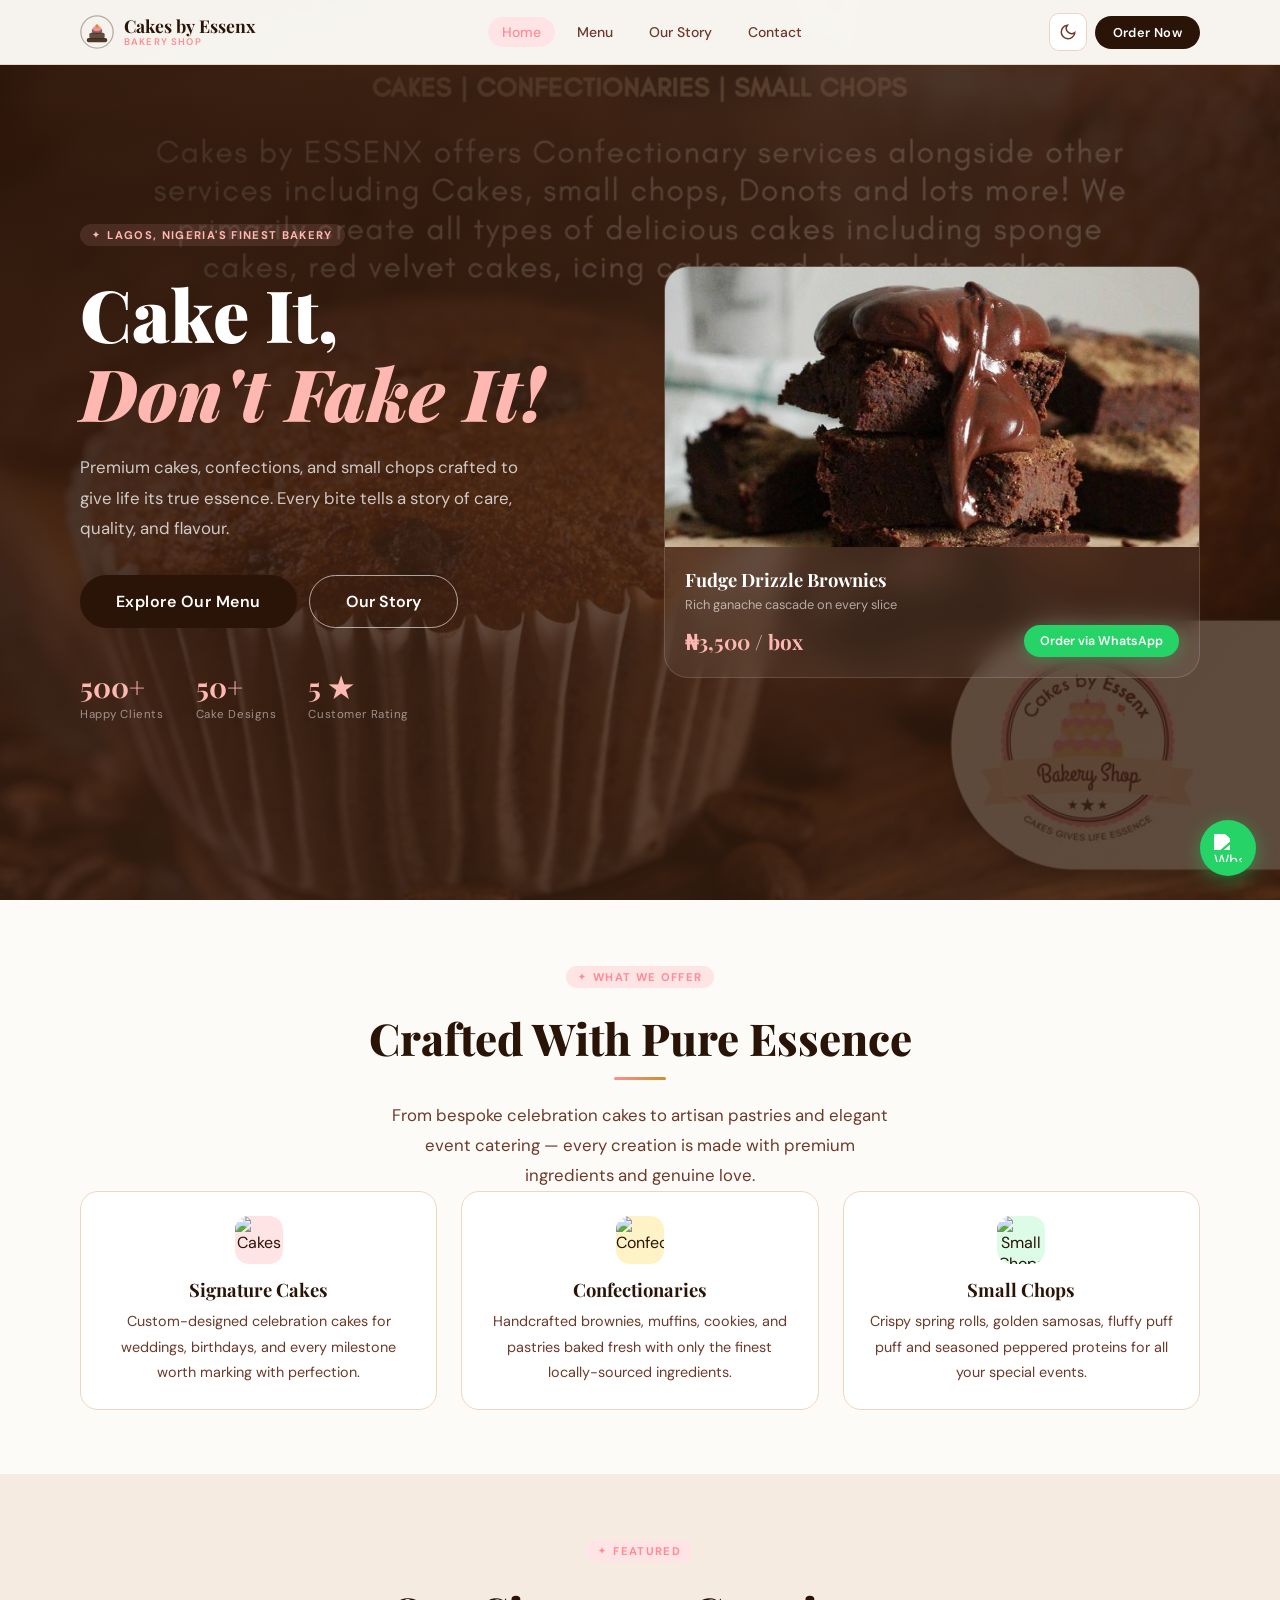
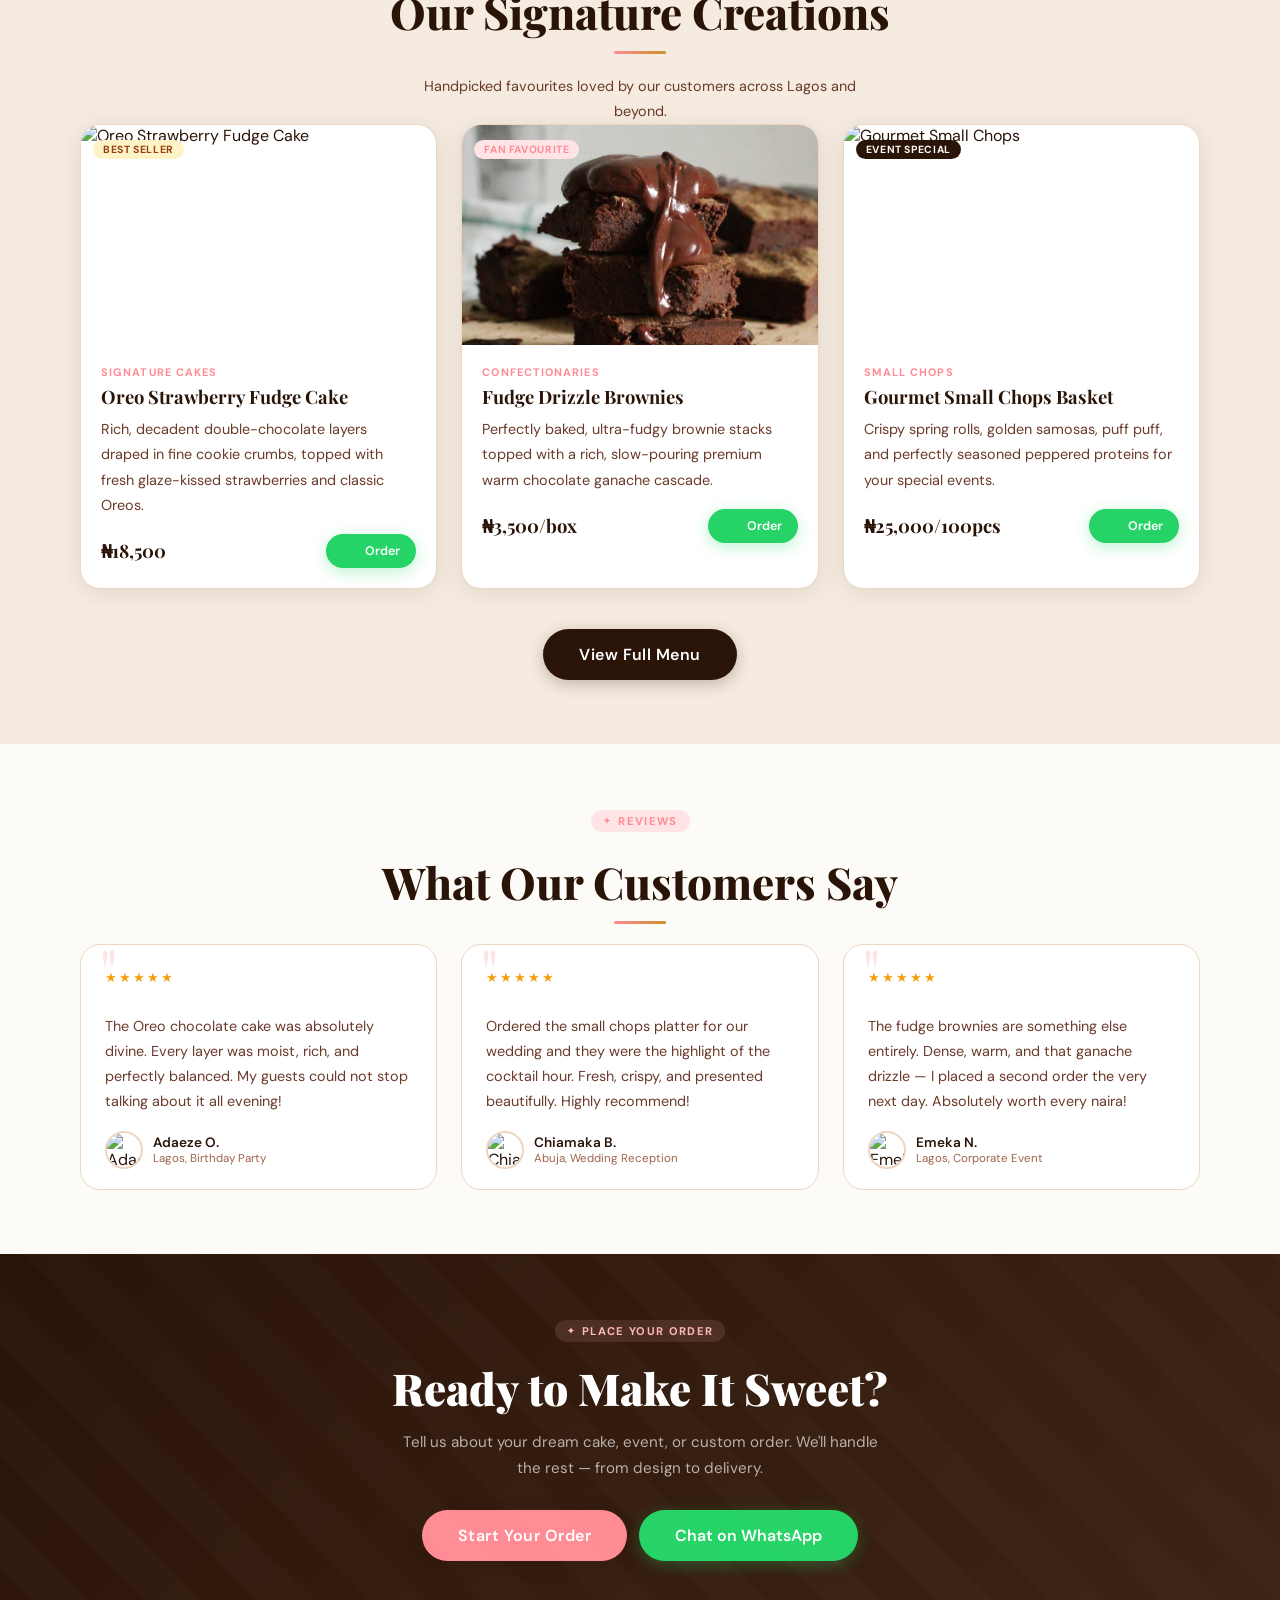
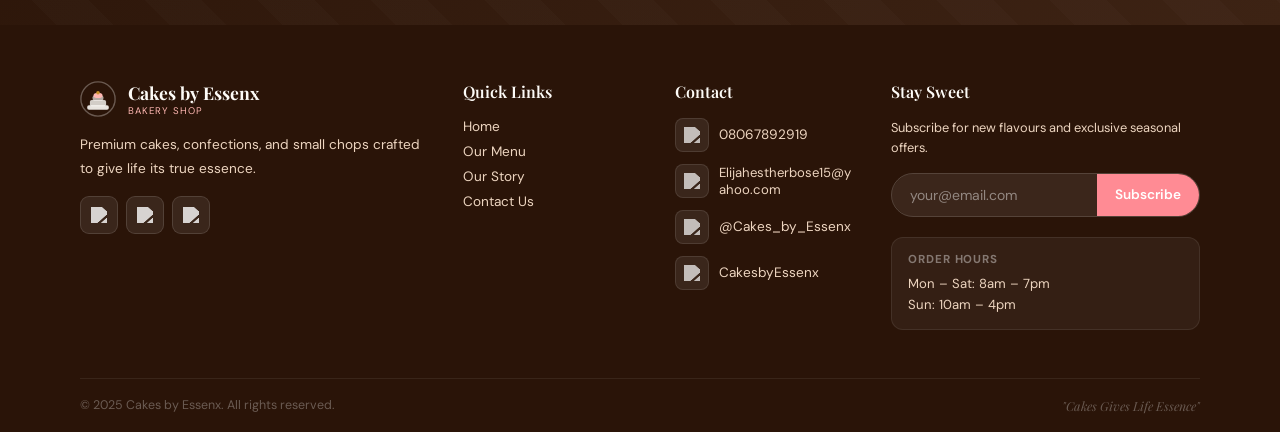
==== index.html @ 854d0b5d "Updated files" ====
<!DOCTYPE html>
<html lang="en" data-theme="">
<head>
<meta charset="UTF-8"/>
<meta name="viewport" content="width=device-width, initial-scale=1.0"/>
<meta name="description" content="Cakes by Essenx – Premium cakes, confections, and small chops in Lagos, Nigeria."/>
<title>Home – Cakes by Essenx</title>
<link rel="preconnect" href="https://fonts.googleapis.com"/>
<link rel="preconnect" href="https://fonts.gstatic.com" crossorigin/>
<link href="https://fonts.googleapis.com/css2?family=Playfair+Display:ital,wght@0,400;0,600;0,700;0,900;1,400&family=DM+Sans:wght@300;400;500;600&display=swap" rel="stylesheet"/>
<style>
*,*::before,*::after{box-sizing:border-box;margin:0;padding:0}
:root{
  --choc:#2A1408;--choc2:#3D2314;--choc3:#6B3A2A;--choc4:#A0644A;
  --cream:#FDFBF7;--cream2:#F5EBE0;--cream3:#EDD5C0;
  --pink:#FF8B94;--pinkl:#FFB7B2;--pinkp:#FFE4E6;
  --gold:#C9922A;
  --bg:var(--cream);--surface:#fff;--border:var(--cream3);
  --text:var(--choc);--text2:var(--choc3);--text3:var(--choc4);
  --nav-bg:rgba(253,251,247,0.97);--footer-bg:var(--choc);
  --card-shadow:0 4px 24px rgba(42,20,8,0.09);
  --serif:'Playfair Display',serif;--sans:'DM Sans',sans-serif;
}
[data-theme="light"]{
  --bg:#fff;--surface:#FDFBF7;--border:#e8d5c4;
  --text:#1A0A04;--text2:#5C3D2E;--text3:#8B6040;
  --nav-bg:rgba(255,255,255,0.98);--card-shadow:0 2px 20px rgba(42,20,8,0.07);
}
html{scroll-behavior:smooth;font-size:16px}
body{font-family:var(--sans);background:var(--bg);color:var(--text);overflow-x:hidden;transition:background .3s,color .3s;-webkit-font-smoothing:antialiased}
img{max-width:100%;height:auto;display:block}
a{text-decoration:none;color:inherit}
button{font-family:var(--sans);cursor:pointer}
::selection{background:var(--pinkl);color:var(--choc)}
::-webkit-scrollbar{width:5px}
::-webkit-scrollbar-track{background:var(--cream2)}
::-webkit-scrollbar-thumb{background:var(--choc3);border-radius:3px}

/* Layout */
.container{max-width:1160px;margin:0 auto;padding:0 20px}
.section{padding:64px 0}
@media(max-width:768px){.section{padding:48px 0}}

/* NAV */
.nav{position:fixed;top:0;left:0;right:0;z-index:999;background:var(--nav-bg);backdrop-filter:blur(14px);-webkit-backdrop-filter:blur(14px);border-bottom:1px solid var(--border);transition:all .3s}
.nav-inner{display:flex;align-items:center;justify-content:space-between;height:64px;gap:16px}
.nav-logo{display:flex;align-items:center;gap:10px}
.nav-logo-text{font-family:var(--serif);font-weight:700;font-size:1.1rem;color:var(--text);line-height:1.1}
.nav-logo-sub{font-size:.6rem;letter-spacing:.12em;text-transform:uppercase;color:var(--pink);font-family:var(--sans);font-weight:600}
.nav-links{display:flex;align-items:center;gap:8px}
@media(max-width:768px){.nav-links{display:none}}
.nav-link{font-size:.875rem;font-weight:500;color:var(--text2);padding:6px 14px;border-radius:100px;transition:all .2s;white-space:nowrap}
.nav-link:hover,.nav-link.active{color:var(--pink);background:var(--pinkp)}
.nav-actions{display:flex;align-items:center;gap:8px}
.theme-btn{width:38px;height:38px;border-radius:10px;border:1.5px solid var(--border);background:var(--surface);color:var(--text2);font-size:1rem;display:flex;align-items:center;justify-content:center;transition:all .2s}
.theme-btn:hover{border-color:var(--pink);color:var(--pink)}
.btn-nav-order{background:var(--choc);color:#fff;font-size:.8rem;font-weight:600;padding:8px 18px;border-radius:100px;border:none;letter-spacing:.03em;transition:all .2s;white-space:nowrap}
.btn-nav-order:hover{background:var(--pink);transform:translateY(-1px);box-shadow:0 4px 16px rgba(255,139,148,.4)}
.hamburger{display:none;flex-direction:column;gap:5px;width:38px;height:38px;border:1.5px solid var(--border);border-radius:10px;background:var(--surface);align-items:center;justify-content:center}
@media(max-width:768px){.hamburger{display:flex}}
.hamburger span{width:18px;height:2px;background:var(--text);border-radius:2px;transition:all .3s}
.mobile-menu{display:none;position:fixed;inset:0;z-index:998;background:var(--choc);flex-direction:column;align-items:center;justify-content:center;gap:12px}
.mobile-menu.open{display:flex}
.mobile-link{font-family:var(--serif);font-size:1.75rem;color:#fff;font-weight:600;padding:8px 24px;border-radius:12px;transition:background .2s;text-align:center}
.mobile-link:hover{background:rgba(255,255,255,.1);color:var(--pinkl)}
.mobile-close{position:absolute;top:20px;right:20px;background:rgba(255,255,255,.1);border:1px solid rgba(255,255,255,.2);color:#fff;width:40px;height:40px;border-radius:10px;font-size:1.25rem;display:flex;align-items:center;justify-content:center}

/* BUTTONS */
.btn{display:inline-flex;align-items:center;justify-content:center;gap:8px;font-family:var(--sans);font-weight:600;border:none;cursor:pointer;transition:all .22s;text-decoration:none;white-space:nowrap}
.btn-primary{background:var(--choc);color:#fff;padding:13px 28px;border-radius:100px;font-size:.9rem;letter-spacing:.03em;box-shadow:0 4px 16px rgba(42,20,8,.25)}
.btn-primary:hover{background:var(--pink);box-shadow:0 6px 24px rgba(255,139,148,.4);transform:translateY(-2px)}
.btn-outline{background:transparent;color:var(--choc);padding:12px 28px;border-radius:100px;font-size:.9rem;border:1.5px solid var(--choc)}
.btn-outline:hover{background:var(--choc);color:#fff;transform:translateY(-2px)}
.btn-pink{background:var(--pink);color:#fff;padding:10px 22px;border-radius:100px;font-size:.8rem;font-weight:600;box-shadow:0 3px 12px rgba(255,139,148,.35)}
.btn-pink:hover{background:#ff6b75;transform:translateY(-2px)}
.btn-whatsapp{background:#25D366;color:#fff;padding:13px 28px;border-radius:100px;font-size:.9rem;font-weight:600;box-shadow:0 4px 16px rgba(37,211,102,.3)}
.btn-whatsapp:hover{background:#1ebe5a;transform:translateY(-2px);box-shadow:0 6px 24px rgba(37,211,102,.45)}
.btn-lg{padding:15px 36px;font-size:1rem}
@media(max-width:480px){.btn-lg{padding:13px 24px;font-size:.9rem}}

/* TYPOGRAPHY */
.tag{display:inline-flex;align-items:center;gap:6px;font-size:.7rem;font-weight:700;letter-spacing:.12em;text-transform:uppercase;color:var(--pink);background:var(--pinkp);padding:4px 12px;border-radius:100px;margin-bottom:12px}
.tag::before{content:'✦';font-size:.55rem}
h1.display{font-family:var(--serif);font-weight:900;font-size:clamp(2.4rem,6vw,4.25rem);line-height:1.1;color:var(--text)}
h2.section-title{font-family:var(--serif);font-weight:800;font-size:clamp(1.75rem,4vw,2.75rem);line-height:1.2;color:var(--text)}
h3.card-title{font-family:var(--serif);font-weight:700;font-size:1.15rem;color:var(--text);line-height:1.3}
.divider{width:52px;height:3px;background:linear-gradient(90deg,var(--pink),var(--gold));border-radius:2px;margin:12px 0 20px}
.divider-center{margin:12px auto 20px}
.lead{font-size:1.05rem;color:var(--text2);line-height:1.8}
.body-text{font-size:.9rem;color:var(--text2);line-height:1.75}

/* CARD */
.card{background:var(--surface);border:1px solid var(--border);border-radius:20px;overflow:hidden;transition:all .3s;box-shadow:var(--card-shadow)}
.card:hover{transform:translateY(-6px);box-shadow:0 16px 48px rgba(42,20,8,.14)}
.card-img{width:100%;height:220px;object-fit:cover;display:block;transition:transform .5s}
.card:hover .card-img{transform:scale(1.05)}
@media(max-width:480px){.card-img{height:200px}}
.card-body{padding:20px}
.card-cat{font-size:.68rem;font-weight:700;letter-spacing:.1em;text-transform:uppercase;color:var(--pink);margin-bottom:6px}
.card-price{font-family:var(--serif);font-weight:700;font-size:1.15rem;color:var(--choc)}
.card-footer{display:flex;align-items:center;justify-content:space-between;margin-top:14px;gap:8px}

/* BADGE */
.badge{display:inline-block;font-size:.65rem;font-weight:700;letter-spacing:.06em;text-transform:uppercase;padding:3px 10px;border-radius:100px}
.badge-gold{background:#FEF3C7;color:#92400E}
.badge-pink{background:var(--pinkp);color:var(--pink)}
.badge-dark{background:var(--choc);color:var(--cream)}

/* GRID */
.grid-3{display:grid;grid-template-columns:repeat(3,1fr);gap:24px}
.grid-2{display:grid;grid-template-columns:repeat(2,1fr);gap:24px}
@media(max-width:1024px){.grid-3{grid-template-columns:repeat(2,1fr)}}
@media(max-width:640px){.grid-3,.grid-2{grid-template-columns:1fr;gap:16px}}

/* FORMS */
.form-group{margin-bottom:20px}
.form-label{display:block;font-size:.78rem;font-weight:600;letter-spacing:.04em;text-transform:uppercase;color:var(--text2);margin-bottom:6px}
.form-input{width:100%;padding:12px 16px;background:var(--bg);border:1.5px solid var(--border);border-radius:12px;font-family:var(--sans);font-size:.9rem;color:var(--text);outline:none;transition:all .22s}
.form-input:focus{border-color:var(--pink);background:var(--surface);box-shadow:0 0 0 4px rgba(255,139,148,.1)}
.form-input::placeholder{color:var(--text3)}
.form-row{display:grid;grid-template-columns:1fr 1fr;gap:16px}
@media(max-width:560px){.form-row{grid-template-columns:1fr}}
select.form-input{-webkit-appearance:none;appearance:none;cursor:pointer}

/* FOOTER */
.footer{background:var(--choc);color:var(--cream2);padding:56px 0 0}
.footer-grid{display:grid;grid-template-columns:2fr 1fr 1fr 1.5fr;gap:40px;padding-bottom:48px}
@media(max-width:900px){.footer-grid{grid-template-columns:1fr 1fr;gap:32px}}
@media(max-width:560px){.footer-grid{grid-template-columns:1fr;gap:28px}}
.footer-heading{font-family:var(--serif);font-weight:600;font-size:1rem;color:var(--cream);margin-bottom:16px}
.footer-link{color:var(--cream3);font-size:.85rem;transition:color .2s;display:block;margin-bottom:8px;background:none;border:none;text-align:left;cursor:pointer;padding:0;font-family:var(--sans)}
.footer-link:hover{color:var(--pinkl)}
.footer-bottom{border-top:1px solid rgba(255,255,255,.07);padding:18px 0;display:flex;flex-wrap:wrap;gap:12px;justify-content:space-between;align-items:center}
.footer-contact-item{display:flex;align-items:center;gap:10px;margin-bottom:12px}
.footer-icon{width:34px;height:34px;border-radius:8px;background:rgba(255,255,255,.08);border:1px solid rgba(255,255,255,.1);display:flex;align-items:center;justify-content:center;flex-shrink:0}
.footer-icon img{width:16px;height:16px;object-fit:contain;filter:brightness(0) invert(1) opacity(.7)}
.social-row{display:flex;gap:8px;margin-top:16px}
.social-btn{width:38px;height:38px;border-radius:9px;background:rgba(255,255,255,.08);border:1px solid rgba(255,255,255,.12);display:flex;align-items:center;justify-content:center;transition:all .2s;flex-shrink:0}
.social-btn:hover{background:var(--pink);border-color:var(--pink)}
.social-btn img{width:17px;height:17px;object-fit:contain;filter:brightness(0) invert(1) opacity(.8)}
.social-btn:hover img{opacity:1}

/* HERO */
.hero{min-height:100svh;position:relative;display:flex;align-items:center;padding-top:64px;overflow:hidden}
.hero-overlay{position:absolute;inset:0;background:linear-gradient(130deg,rgba(42,20,8,.91) 0%,rgba(61,35,20,.82) 50%,rgba(42,20,8,.75) 100%)}
.hero-bg{position:absolute;inset:0;width:100%;height:100%;object-fit:cover}
.hero-content{position:relative;z-index:2;width:100%;padding:60px 0 80px}
.hero-inner{display:grid;grid-template-columns:1fr 1fr;gap:48px;align-items:center}
@media(max-width:768px){.hero-inner{grid-template-columns:1fr}.hero-visual{display:none}}
.hero-title{font-family:var(--serif);font-weight:900;font-size:clamp(2.5rem,6vw,4.5rem);color:#fff;line-height:1.1;margin-bottom:20px}
.hero-title span{color:var(--pinkl);font-style:italic}
.hero-subtitle{font-size:1.05rem;color:rgba(255,255,255,.75);line-height:1.8;margin-bottom:32px;max-width:460px}
.hero-btns{display:flex;flex-wrap:wrap;gap:12px;margin-bottom:40px}
.hero-stats{display:flex;gap:32px;flex-wrap:wrap}
.stat-num{font-family:var(--serif);font-weight:700;font-size:1.75rem;color:var(--pinkl)}
.stat-label{font-size:.72rem;color:rgba(255,255,255,.5);letter-spacing:.05em;margin-top:2px}
.hero-card{background:rgba(255,255,255,.06);backdrop-filter:blur(12px);-webkit-backdrop-filter:blur(12px);border:1px solid rgba(255,255,255,.14);border-radius:24px;overflow:hidden;animation:floatY 4s ease-in-out infinite}
.hero-card-img{width:100%;height:280px;object-fit:cover}
.hero-card-body{padding:20px}
.hero-card-body h3{font-family:var(--serif);font-weight:700;color:#fff;font-size:1.15rem;margin-bottom:4px}
.hero-card-body p{font-size:.8rem;color:rgba(255,255,255,.6);margin-bottom:12px}
.hero-card-body .price{font-family:var(--serif);font-size:1.3rem;font-weight:700;color:var(--pinkl)}
@keyframes floatY{0%,100%{transform:translateY(0)}50%{transform:translateY(-10px)}}

/* PAGE HEADER */
.page-header{padding:120px 0 64px;text-align:center;background:linear-gradient(180deg,var(--cream2) 0%,var(--bg) 100%);position:relative;overflow:hidden}
[data-theme="light"] .page-header{background:linear-gradient(180deg,#f0e0d0 0%,var(--bg) 100%)}
.page-header::before{content:'';position:absolute;top:-40%;left:50%;transform:translateX(-50%);width:500px;height:500px;background:radial-gradient(circle,rgba(255,183,178,.2) 0%,transparent 70%);pointer-events:none}
@media(max-width:768px){.page-header{padding:100px 0 48px}}

/* ANIMATIONS */
@keyframes fadeUp{from{opacity:0;transform:translateY(24px)}to{opacity:1;transform:translateY(0)}}
@keyframes fadeIn{from{opacity:0}to{opacity:1}}
.animate-up{opacity:0;animation:fadeUp .6s ease forwards}
.d1{animation-delay:.1s}.d2{animation-delay:.2s}.d3{animation-delay:.3s}.d4{animation-delay:.4s}

/* ABOUT SPLIT */
.about-split{display:grid;grid-template-columns:1fr 1fr;gap:56px;align-items:center}
@media(max-width:768px){.about-split{grid-template-columns:1fr}}
.about-img-wrap{position:relative;border-radius:24px;overflow:hidden}
.about-img-wrap img{width:100%;height:460px;object-fit:cover;display:block}
@media(max-width:768px){.about-img-wrap img{height:320px}}
.about-img-badge{position:absolute;bottom:20px;left:20px;background:var(--choc);color:#fff;border-radius:16px;padding:14px 20px}
.stats-row{display:grid;grid-template-columns:repeat(4,1fr);gap:0;margin-top:56px;background:var(--choc);border-radius:24px;overflow:hidden;text-align:center}
@media(max-width:768px){.stats-row{grid-template-columns:repeat(2,1fr)}}
.stat-block{padding:28px 16px;border-right:1px solid rgba(255,255,255,.08)}
.stat-block:last-child{border-right:none}
.stat-big{font-family:var(--serif);font-weight:900;font-size:2.25rem;color:var(--pinkl)}
.stat-lbl{font-size:.75rem;color:rgba(255,255,255,.45);margin-top:4px;letter-spacing:.04em}
.values-grid{display:grid;grid-template-columns:repeat(3,1fr);gap:20px;margin-top:40px}
@media(max-width:768px){.values-grid{grid-template-columns:1fr}}
.value-card{background:var(--surface);border:1px solid var(--border);border-radius:18px;padding:24px 20px;transition:all .3s}
.value-card:hover{transform:translateY(-5px);box-shadow:0 12px 36px rgba(42,20,8,.1)}
.value-icon{width:48px;height:48px;border-radius:14px;background:var(--pinkp);margin-bottom:14px;display:flex;align-items:center;justify-content:center;overflow:hidden}
.value-icon img{width:26px;height:26px;object-fit:contain}

/* MENU PAGE */
.menu-category{margin-bottom:64px}
.menu-category-header{display:flex;align-items:center;gap:20px;margin-bottom:32px;padding-bottom:16px;border-bottom:1px solid var(--border)}
.menu-category-img{width:72px;height:72px;border-radius:16px;object-fit:cover;flex-shrink:0;border:2px solid var(--border)}
.menu-grid{display:grid;grid-template-columns:repeat(3,1fr);gap:20px}
@media(max-width:1024px){.menu-grid{grid-template-columns:repeat(2,1fr)}}
@media(max-width:560px){.menu-grid{grid-template-columns:1fr}}

/* CONTACT */
.contact-grid{display:grid;grid-template-columns:5fr 7fr;gap:40px;align-items:start}
@media(max-width:900px){.contact-grid{grid-template-columns:1fr}}
.contact-info-card{background:var(--choc);border-radius:20px;padding:28px;margin-bottom:16px}
.contact-row{display:flex;align-items:flex-start;gap:14px;padding:14px;background:rgba(255,255,255,.06);border-radius:14px;border:1px solid rgba(255,255,255,.08);margin-bottom:10px}
.contact-icon-box{width:42px;height:42px;border-radius:12px;background:rgba(255,139,148,.15);flex-shrink:0;display:flex;align-items:center;justify-content:center;overflow:hidden}
.contact-icon-box img{width:20px;height:20px;object-fit:contain;filter:brightness(0) saturate(100%) invert(68%) sepia(50%) saturate(400%) hue-rotate(300deg)}
.contact-val-label{font-size:.65rem;font-weight:700;letter-spacing:.1em;text-transform:uppercase;color:rgba(255,255,255,.4);margin-bottom:2px}
.contact-val{font-size:.875rem;color:#fff;font-weight:500}
.order-card{background:var(--surface);border:1px solid var(--border);border-radius:20px;padding:32px;box-shadow:var(--card-shadow)}
.success-state{text-align:center;padding:48px 16px}
.success-icon{width:80px;height:80px;border-radius:50%;background:#e8f9f0;margin:0 auto 20px;display:flex;align-items:center;justify-content:center}
.success-icon img{width:40px;height:40px;object-fit:contain}
.wa-float{position:fixed;bottom:24px;right:24px;z-index:900;width:56px;height:56px;border-radius:50%;background:#25D366;display:flex;align-items:center;justify-content:center;box-shadow:0 4px 20px rgba(37,211,102,.45);transition:all .25s}
.wa-float:hover{transform:scale(1.1);box-shadow:0 6px 28px rgba(37,211,102,.6)}
.wa-float img{width:28px;height:28px;object-fit:contain;filter:brightness(0) invert(1)}

/* TESTIMONIAL */
.testimonial-card{background:var(--surface);border:1px solid var(--border);border-radius:20px;padding:24px 24px 20px;position:relative}
.testimonial-card::before{content:'"';font-family:var(--serif);font-size:4rem;color:var(--pinkp);position:absolute;top:-6px;left:18px;line-height:1}
.testimonial-text{font-size:.9rem;color:var(--text2);line-height:1.75;padding-top:20px;margin-bottom:16px}
.testimonial-author{display:flex;align-items:center;gap:10px}
.ta-avatar{width:38px;height:38px;border-radius:50%;object-fit:cover;border:2px solid var(--border)}
.ta-name{font-size:.85rem;font-weight:600;color:var(--text)}
.ta-role{font-size:.72rem;color:var(--text3)}
.stars{color:#F59E0B;font-size:.8rem;letter-spacing:2px;margin-bottom:8px}

/* CALLOUT BANNER */
.callout{background:linear-gradient(135deg,var(--choc),var(--choc2));padding:64px 0;text-align:center;position:relative;overflow:hidden}
.callout::before{content:'';position:absolute;inset:0;background:repeating-linear-gradient(45deg,transparent,transparent 40px,rgba(255,255,255,.015) 40px,rgba(255,255,255,.015) 80px)}
.callout h2{font-family:var(--serif);font-weight:900;font-size:clamp(1.75rem,4vw,2.75rem);color:#fff;margin-bottom:12px}
.callout p{color:rgba(255,255,255,.65);max-width:480px;margin:0 auto 28px;line-height:1.75;font-size:.95rem}

/* RESPONSIVE TEXT */
@media(max-width:480px){
  .hero-title{font-size:2.2rem}
  .hero-subtitle{font-size:.95rem}
  .hero-stats{gap:20px}
  .stat-num{font-size:1.4rem}
  .hero-btns{flex-direction:column}
  .hero-btns .btn{width:100%;justify-content:center}
}

/* NEWSLETTER */
.nl-form{display:flex;max-width:380px;border-radius:100px;overflow:hidden;border:1px solid rgba(255,255,255,.2)}
.nl-input{flex:1;padding:12px 18px;background:rgba(255,255,255,.08);border:none;color:#fff;font-family:var(--sans);font-size:.875rem;outline:none}
.nl-input::placeholder{color:rgba(255,255,255,.45)}
.nl-btn{padding:12px 18px;background:var(--pink);color:#fff;border:none;cursor:pointer;font-family:var(--sans);font-weight:600;font-size:.85rem;transition:background .2s}
.nl-btn:hover{background:#ff6b75}

/* UTILS */
.text-center{text-align:center}
.mt-8{margin-top:8px}.mt-12{margin-top:12px}.mt-16{margin-top:16px}.mt-24{margin-top:24px}.mt-32{margin-top:32px}.mt-40{margin-top:40px}.mt-48{margin-top:48px}
.mb-8{margin-bottom:8px}.mb-12{margin-bottom:12px}.mb-16{margin-bottom:16px}.mb-24{margin-bottom:24px}.mb-32{margin-bottom:32px}
.pt-80{padding-top:80px}
.flex{display:flex}.flex-wrap{flex-wrap:wrap}.items-center{align-items:center}.gap-8{gap:8px}.gap-12{gap:12px}.gap-16{gap:16px}.gap-24{gap:24px}
</style>

</head>
<body>
<nav class="nav" id="mainNav">
  <div class="container nav-inner">
    <a href="index.html" class="nav-logo" style="text-decoration:none">
      <svg width="34" height="34" viewBox="0 0 40 40" fill="none">
        <circle cx="20" cy="20" r="19" stroke="#3D2314" stroke-width="1.5" opacity="0.35"/>
        <rect x="8" y="27" width="24" height="5" rx="2" fill="#3D2314" opacity="0.9"/>
        <rect x="11" y="21" width="18" height="7" rx="2" fill="#3D2314" opacity="0.8"/>
        <rect x="14" y="16" width="12" height="6" rx="2" fill="#3D2314" opacity="0.65"/>
        <ellipse cx="20" cy="16" rx="5" ry="3" fill="#FF8B94"/>
        <circle cx="20" cy="13" r="2" fill="#C9922A"/>
      </svg>
      <div>
        <div class="nav-logo-text">Cakes by Essenx</div>
        <div class="nav-logo-sub">Bakery Shop</div>
      </div>
    </a>
    <div class="nav-links">
      <a href="index.html" class="nav-link  active">Home</a>
      <a href="menu.html" class="nav-link ">Menu</a>
      <a href="about.html" class="nav-link ">Our Story</a>
      <a href="contact.html" class="nav-link ">Contact</a>
    </div>
    <div class="nav-actions">
      <button class="theme-btn" id="themeToggle" title="Toggle theme" aria-label="Toggle theme">
        <svg id="sun-icon" width="18" height="18" viewBox="0 0 24 24" fill="none" stroke="currentColor" stroke-width="2" style="display:none"><circle cx="12" cy="12" r="5"/><line x1="12" y1="1" x2="12" y2="3"/><line x1="12" y1="21" x2="12" y2="23"/><line x1="4.22" y1="4.22" x2="5.64" y2="5.64"/><line x1="18.36" y1="18.36" x2="19.78" y2="19.78"/><line x1="1" y1="12" x2="3" y2="12"/><line x1="21" y1="12" x2="23" y2="12"/><line x1="4.22" y1="19.78" x2="5.64" y2="18.36"/><line x1="18.36" y1="5.64" x2="19.78" y2="4.22"/></svg>
        <svg id="moon-icon" width="18" height="18" viewBox="0 0 24 24" fill="none" stroke="currentColor" stroke-width="2"><path d="M21 12.79A9 9 0 1 1 11.21 3 7 7 0 0 0 21 12.79z"/></svg>
      </button>
      <a href="contact.html" class="btn btn-nav-order">Order Now</a>
      <button class="hamburger" id="menuBtn" aria-label="Open menu">
        <span></span><span></span><span></span>
      </button>
    </div>
  </div>
</nav>
<div class="mobile-menu" id="mobileMenu">
  <button class="mobile-close" id="menuClose">✕</button>
  <a href="index.html" class="mobile-link">Home</a>
  <a href="menu.html" class="mobile-link">Menu</a>
  <a href="about.html" class="mobile-link">Our Story</a>
  <a href="contact.html" class="mobile-link">Contact</a>
  <a href="contact.html" class="btn btn-primary btn-lg" style="margin-top:8px">Order Now</a>
</div>

<section class="hero">
  <img class="hero-bg" src="[data-uri]" alt="Cakes by Essenx - A Piece of Heaven"/>
  <div class="hero-overlay"></div>
  <div class="hero-content">
    <div class="container">
      <div class="hero-inner">
        <div>
          <div class="tag" style="color:var(--pinkl);background:rgba(255,183,178,.12)" data-anim>Lagos, Nigeria's Finest Bakery</div>
          <h1 class="hero-title mt-16" data-anim>
            Cake It,<br/>
            <span>Don't Fake It!</span>
          </h1>
          <p class="hero-subtitle" data-anim>Premium cakes, confections, and small chops crafted to give life its true essence. Every bite tells a story of care, quality, and flavour.</p>
          <div class="hero-btns" data-anim>
            <a href="menu.html" class="btn btn-primary btn-lg">Explore Our Menu</a>
            <a href="about.html" class="btn btn-outline btn-lg" style="color:#fff;border-color:rgba(255,255,255,.6)">Our Story</a>
          </div>
          <div class="hero-stats" data-anim>
            <div><div class="stat-num">500+</div><div class="stat-label">Happy Clients</div></div>
            <div><div class="stat-num">50+</div><div class="stat-label">Cake Designs</div></div>
            <div><div class="stat-num">5 ★</div><div class="stat-label">Customer Rating</div></div>
          </div>
        </div>
        <div class="hero-visual">
          <div class="hero-card">
            <img class="hero-card-img" src="[data-uri]" alt="Fudge Drizzle Brownies"/>
            <div class="hero-card-body">
              <h3>Fudge Drizzle Brownies</h3>
              <p>Rich ganache cascade on every slice</p>
              <div style="display:flex;align-items:center;justify-content:space-between;flex-wrap:wrap;gap:8px">
                <span class="price">₦3,500 / box</span>
                <a href="https://wa.me/2348067892919?text=Hello%20Cakes%20by%20Essenx%21%20I%20would%20like%20to%20place%20an%20order.%0A%0A%2AOrder%20Details%3A%2A%0A-%20Product%3A%20Fudge%20Drizzle%20Brownies%0A-%20Category%3A%20Confectionaries%0A-%20Price%3A%20%E2%82%A63%2C500%20/%20box%0A%0APlease%20confirm%20availability%20and%20provide%20payment%20details.%20Thank%20you%21" target="_blank" class="btn btn-whatsapp" style="font-size:.78rem;padding:8px 16px">Order via WhatsApp</a>
              </div>
            </div>
          </div>
        </div>
      </div>
    </div>
  </div>
</section>

<!-- WHAT WE OFFER -->
<section class="section" style="background:var(--bg)">
  <div class="container">
    <div class="text-center mb-48">
      <div class="tag" data-anim>What We Offer</div>
      <h2 class="section-title mt-12" data-anim>Crafted With Pure Essence</h2>
      <div class="divider divider-center"></div>
      <p class="lead" style="max-width:520px;margin:0 auto" data-anim>From bespoke celebration cakes to artisan pastries and elegant event catering — every creation is made with premium ingredients and genuine love.</p>
    </div>
    <div class="grid-3">
      <div class="value-card text-center" data-anim>
        <div class="value-icon" style="margin:0 auto 14px;background:var(--pinkp)">
          <img src="https://images.unsplash.com/photo-1578985545062-69928b1d9587?w=600&q=80" alt="Cakes" style="width:48px;height:48px;object-fit:cover;border-radius:10px"/>
        </div>
        <h3 class="card-title mb-8">Signature Cakes</h3>
        <p class="body-text">Custom-designed celebration cakes for weddings, birthdays, and every milestone worth marking with perfection.</p>
      </div>
      <div class="value-card text-center" data-anim>
        <div class="value-icon" style="margin:0 auto 14px;background:#FEF3C7">
          <img src="https://images.unsplash.com/photo-1607958996333-41aef7caefaa?w=600&q=80" alt="Confectionaries" style="width:48px;height:48px;object-fit:cover;border-radius:10px"/>
        </div>
        <h3 class="card-title mb-8">Confectionaries</h3>
        <p class="body-text">Handcrafted brownies, muffins, cookies, and pastries baked fresh with only the finest locally-sourced ingredients.</p>
      </div>
      <div class="value-card text-center" data-anim>
        <div class="value-icon" style="margin:0 auto 14px;background:#DCFCE7">
          <img src="https://images.pexels.com/photos/1640777/pexels-photo-1640777.jpeg?w=600" alt="Small Chops" style="width:48px;height:48px;object-fit:cover;border-radius:10px"/>
        </div>
        <h3 class="card-title mb-8">Small Chops</h3>
        <p class="body-text">Crispy spring rolls, golden samosas, fluffy puff puff and seasoned peppered proteins for all your special events.</p>
      </div>
    </div>
  </div>
</section>

<!-- SIGNATURE CREATIONS -->
<section class="section" style="background:var(--cream2)">
  <div class="container">
    <div class="text-center mb-48">
      <div class="tag" data-anim>Featured</div>
      <h2 class="section-title mt-12" data-anim>Our Signature Creations</h2>
      <div class="divider divider-center"></div>
      <p class="body-text" style="max-width:480px;margin:0 auto" data-anim>Handpicked favourites loved by our customers across Lagos and beyond.</p>
    </div>
    <div class="grid-3">
      <div class="card" data-anim>
        <div style="position:relative;overflow:hidden">
          <img class="card-img" src="https://images.unsplash.com/photo-1578985545062-69928b1d9587?w=600&q=80" alt="Oreo Strawberry Fudge Cake"/>
          <div style="position:absolute;top:12px;left:12px"><span class="badge badge-gold">Best Seller</span></div>
        </div>
        <div class="card-body">
          <div class="card-cat">Signature Cakes</div>
          <h3 class="card-title mb-8">Oreo Strawberry Fudge Cake</h3>
          <p class="body-text mb-16">Rich, decadent double-chocolate layers draped in fine cookie crumbs, topped with fresh glaze-kissed strawberries and classic Oreos.</p>
          <div class="card-footer">
            <span class="card-price">₦18,500</span>
            <a href="https://wa.me/2348067892919?text=Hello%20Cakes%20by%20Essenx%21%20I%20would%20like%20to%20place%20an%20order.%0A%0A%2AOrder%20Details%3A%2A%0A-%20Product%3A%20Oreo%20Strawberry%20Fudge%20Cake%0A-%20Category%3A%20Signature%20Cakes%0A-%20Price%3A%20%E2%82%A618%2C500%0A%0APlease%20confirm%20availability%20and%20provide%20payment%20details.%20Thank%20you%21" target="_blank" class="btn btn-whatsapp" style="font-size:.78rem;padding:9px 16px">
              <img src="https://cdn-icons-png.flaticon.com/32/733/733585.png" alt="" style="width:15px;height:15px;filter:brightness(0) invert(1);flex-shrink:0"/>
              Order
            </a>
          </div>
        </div>
      </div>
      <div class="card" data-anim>
        <div style="position:relative;overflow:hidden">
          <img class="card-img" src="[data-uri]" alt="Fudge Drizzle Brownies"/>
          <div style="position:absolute;top:12px;left:12px"><span class="badge badge-pink">Fan Favourite</span></div>
        </div>
        <div class="card-body">
          <div class="card-cat">Confectionaries</div>
          <h3 class="card-title mb-8">Fudge Drizzle Brownies</h3>
          <p class="body-text mb-16">Perfectly baked, ultra-fudgy brownie stacks topped with a rich, slow-pouring premium warm chocolate ganache cascade.</p>
          <div class="card-footer">
            <span class="card-price">₦3,500/box</span>
            <a href="https://wa.me/2348067892919?text=Hello%20Cakes%20by%20Essenx%21%20I%20would%20like%20to%20place%20an%20order.%0A%0A%2AOrder%20Details%3A%2A%0A-%20Product%3A%20Fudge%20Drizzle%20Brownies%0A-%20Category%3A%20Confectionaries%0A-%20Price%3A%20%E2%82%A63%2C500%20per%20box%0A%0APlease%20confirm%20availability%20and%20provide%20payment%20details.%20Thank%20you%21" target="_blank" class="btn btn-whatsapp" style="font-size:.78rem;padding:9px 16px">
              <img src="https://cdn-icons-png.flaticon.com/32/733/733585.png" alt="" style="width:15px;height:15px;filter:brightness(0) invert(1);flex-shrink:0"/>
              Order
            </a>
          </div>
        </div>
      </div>
      <div class="card" data-anim>
        <div style="position:relative;overflow:hidden">
          <img class="card-img" src="https://images.pexels.com/photos/1640777/pexels-photo-1640777.jpeg?w=600" alt="Gourmet Small Chops"/>
          <div style="position:absolute;top:12px;left:12px"><span class="badge badge-dark">Event Special</span></div>
        </div>
        <div class="card-body">
          <div class="card-cat">Small Chops</div>
          <h3 class="card-title mb-8">Gourmet Small Chops Basket</h3>
          <p class="body-text mb-16">Crispy spring rolls, golden samosas, puff puff, and perfectly seasoned peppered proteins for your special events.</p>
          <div class="card-footer">
            <span class="card-price">₦25,000/100pcs</span>
            <a href="https://wa.me/2348067892919?text=Hello%20Cakes%20by%20Essenx%21%20I%20would%20like%20to%20place%20an%20order.%0A%0A%2AOrder%20Details%3A%2A%0A-%20Product%3A%20Gourmet%20Small%20Chops%20Basket%0A-%20Category%3A%20Small%20Chops%0A-%20Price%3A%20%E2%82%A625%2C000%20per%20100%20pieces%0A%0APlease%20confirm%20availability%20and%20provide%20payment%20details.%20Thank%20you%21" target="_blank" class="btn btn-whatsapp" style="font-size:.78rem;padding:9px 16px">
              <img src="https://cdn-icons-png.flaticon.com/32/733/733585.png" alt="" style="width:15px;height:15px;filter:brightness(0) invert(1);flex-shrink:0"/>
              Order
            </a>
          </div>
        </div>
      </div>
    </div>
    <div class="text-center mt-40" data-anim>
      <a href="menu.html" class="btn btn-primary btn-lg">View Full Menu</a>
    </div>
  </div>
</section>

<!-- TESTIMONIALS -->
<section class="section" style="background:var(--bg)">
  <div class="container">
    <div class="text-center mb-40">
      <div class="tag" data-anim>Reviews</div>
      <h2 class="section-title mt-12" data-anim>What Our Customers Say</h2>
      <div class="divider divider-center"></div>
    </div>
    <div class="grid-3">
      <div class="testimonial-card" data-anim>
        <div class="stars">★★★★★</div>
        <p class="testimonial-text">The Oreo chocolate cake was absolutely divine. Every layer was moist, rich, and perfectly balanced. My guests could not stop talking about it all evening!</p>
        <div class="testimonial-author">
          <img class="ta-avatar" src="https://i.pravatar.cc/80?img=5" alt="Adaeze O."/>
          <div><div class="ta-name">Adaeze O.</div><div class="ta-role">Lagos, Birthday Party</div></div>
        </div>
      </div>
      <div class="testimonial-card" data-anim>
        <div class="stars">★★★★★</div>
        <p class="testimonial-text">Ordered the small chops platter for our wedding and they were the highlight of the cocktail hour. Fresh, crispy, and presented beautifully. Highly recommend!</p>
        <div class="testimonial-author">
          <img class="ta-avatar" src="https://i.pravatar.cc/80?img=47" alt="Chiamaka B."/>
          <div><div class="ta-name">Chiamaka B.</div><div class="ta-role">Abuja, Wedding Reception</div></div>
        </div>
      </div>
      <div class="testimonial-card" data-anim>
        <div class="stars">★★★★★</div>
        <p class="testimonial-text">The fudge brownies are something else entirely. Dense, warm, and that ganache drizzle — I placed a second order the very next day. Absolutely worth every naira!</p>
        <div class="testimonial-author">
          <img class="ta-avatar" src="https://i.pravatar.cc/80?img=32" alt="Emeka N."/>
          <div><div class="ta-name">Emeka N.</div><div class="ta-role">Lagos, Corporate Event</div></div>
        </div>
      </div>
    </div>
  </div>
</section>

<!-- CALLOUT -->
<section class="callout" data-anim>
  <div class="container">
    <div class="tag" style="color:var(--pinkl);background:rgba(255,183,178,.12);margin-bottom:16px">Place Your Order</div>
    <h2>Ready to Make It Sweet?</h2>
    <p>Tell us about your dream cake, event, or custom order. We'll handle the rest — from design to delivery.</p>
    <div class="flex flex-wrap gap-12" style="justify-content:center">
      <a href="contact.html" class="btn btn-primary btn-lg" style="background:var(--pink)">Start Your Order</a>
      <a href="https://wa.me/2348067892919" target="_blank" class="btn btn-whatsapp btn-lg">Chat on WhatsApp</a>
    </div>
  </div>
</section>

<footer class="footer">
  <div class="container">
    <div class="footer-grid">
      <div>
        <div class="flex items-center gap-12 mb-16">
          <svg width="36" height="36" viewBox="0 0 40 40" fill="none">
            <circle cx="20" cy="20" r="19" stroke="#FDFBF7" stroke-width="1.5" opacity="0.3"/>
            <rect x="8" y="27" width="24" height="5" rx="2" fill="#FDFBF7" opacity="0.9"/>
            <rect x="11" y="21" width="18" height="7" rx="2" fill="#FDFBF7" opacity="0.8"/>
            <rect x="14" y="16" width="12" height="6" rx="2" fill="#FDFBF7" opacity="0.65"/>
            <ellipse cx="20" cy="16" rx="5" ry="3" fill="#FFB7B2"/>
            <circle cx="20" cy="13" r="2" fill="#C9922A"/>
          </svg>
          <div>
            <div style="font-family:var(--serif);font-weight:700;font-size:1.1rem;color:var(--cream)">Cakes by Essenx</div>
            <div style="font-size:.6rem;letter-spacing:.1em;text-transform:uppercase;color:var(--pinkl)">Bakery Shop</div>
          </div>
        </div>
        <p style="font-size:.85rem;color:var(--cream3);line-height:1.75;margin-bottom:16px">Premium cakes, confections, and small chops crafted to give life its true essence.</p>
        <div class="social-row">
          <a href="https://instagram.com/Cakes_by_Essenx" class="social-btn" title="Instagram" target="_blank"><img src="https://upload.wikimedia.org/wikipedia/commons/thumb/e/e7/Instagram_logo_2016.svg/32px-Instagram_logo_2016.svg.png" alt="Instagram"/></a>
          <a href="https://facebook.com/CakesbyEssenx" class="social-btn" title="Facebook" target="_blank"><img src="https://upload.wikimedia.org/wikipedia/commons/thumb/0/05/Facebook_Logo_%282019%29.png/32px-Facebook_Logo_%282019%29.png" alt="Facebook"/></a>
          <a href="https://wa.me/2348067892919" class="social-btn" title="WhatsApp" target="_blank"><img src="https://cdn-icons-png.flaticon.com/32/733/733585.png" alt="WhatsApp"/></a>
        </div>
      </div>
      <div>
        <div class="footer-heading">Quick Links</div>
        <a href="index.html" class="footer-link">Home</a>
        <a href="menu.html" class="footer-link">Our Menu</a>
        <a href="about.html" class="footer-link">Our Story</a>
        <a href="contact.html" class="footer-link">Contact Us</a>
      </div>
      <div>
        <div class="footer-heading">Contact</div>
        <div class="footer-contact-item">
          <div class="footer-icon"><img src="https://cdn-icons-png.flaticon.com/32/455/455705.png" alt="Phone"/></div>
          <span style="font-size:.85rem;color:var(--cream3)">08067892919</span>
        </div>
        <div class="footer-contact-item">
          <div class="footer-icon"><img src="https://cdn-icons-png.flaticon.com/32/542/542689.png" alt="Email"/></div>
          <span style="font-size:.82rem;color:var(--cream3);word-break:break-all">Elijahestherbose15@yahoo.com</span>
        </div>
        <div class="footer-contact-item">
          <div class="footer-icon"><img src="https://upload.wikimedia.org/wikipedia/commons/thumb/e/e7/Instagram_logo_2016.svg/32px-Instagram_logo_2016.svg.png" alt="Instagram"/></div>
          <span style="font-size:.85rem;color:var(--cream3)">@Cakes_by_Essenx</span>
        </div>
        <div class="footer-contact-item">
          <div class="footer-icon"><img src="https://upload.wikimedia.org/wikipedia/commons/thumb/0/05/Facebook_Logo_%282019%29.png/32px-Facebook_Logo_%282019%29.png" alt="Facebook"/></div>
          <span style="font-size:.85rem;color:var(--cream3)">CakesbyEssenx</span>
        </div>
      </div>
      <div>
        <div class="footer-heading">Stay Sweet</div>
        <p style="font-size:.8rem;color:var(--cream3);margin-bottom:14px;line-height:1.6">Subscribe for new flavours and exclusive seasonal offers.</p>
        <div class="nl-form">
          <input class="nl-input" type="email" placeholder="your@email.com"/>
          <button class="nl-btn">Subscribe</button>
        </div>
        <div style="margin-top:20px;padding:14px 16px;background:rgba(255,255,255,.05);border-radius:12px;border:1px solid rgba(255,255,255,.08)">
          <div style="font-size:.72rem;font-weight:700;letter-spacing:.08em;text-transform:uppercase;color:rgba(255,255,255,.4);margin-bottom:6px">Order Hours</div>
          <div style="font-size:.82rem;color:var(--cream3);line-height:1.6">Mon – Sat: 8am – 7pm<br/>Sun: 10am – 4pm</div>
        </div>
      </div>
    </div>
    <div class="footer-bottom">
      <p style="font-size:.78rem;color:rgba(255,255,255,.3)">© 2025 Cakes by Essenx. All rights reserved.</p>
      <p style="font-size:.78rem;color:rgba(255,255,255,.3);font-family:var(--serif);font-style:italic">"Cakes Gives Life Essence"</p>
    </div>
  </div>
</footer>
<a href="https://wa.me/2348067892919" class="wa-float" title="Chat on WhatsApp" target="_blank">
  <img src="https://cdn-icons-png.flaticon.com/32/733/733585.png" alt="WhatsApp"/>
</a>
<script>
// Theme
const root = document.documentElement;
const btn = document.getElementById('themeToggle');
const sunIcon = document.getElementById('sun-icon');
const moonIcon = document.getElementById('moon-icon');
let theme = localStorage.getItem('cbe-theme') || 'dark';
function applyTheme(t) {
  root.setAttribute('data-theme', t === 'light' ? 'light' : '');
  if(t === 'light') { sunIcon.style.display='block'; moonIcon.style.display='none'; }
  else { sunIcon.style.display='none'; moonIcon.style.display='block'; }
  localStorage.setItem('cbe-theme', t);
  theme = t;
}
applyTheme(theme);
if(btn) btn.addEventListener('click', () => applyTheme(theme === 'light' ? 'dark' : 'light'));

// Mobile menu
const menuBtn = document.getElementById('menuBtn');
const menuClose = document.getElementById('menuClose');
const mobileMenu = document.getElementById('mobileMenu');
if(menuBtn) menuBtn.addEventListener('click', () => mobileMenu.classList.add('open'));
if(menuClose) menuClose.addEventListener('click', () => mobileMenu.classList.remove('open'));

// Nav logo re-color on theme switch
function updateNavLogo() {
  const logoCircles = document.querySelectorAll('.nav-logo svg circle, .nav-logo svg rect:not([fill="#FF8B94"]):not([fill="#C9922A"])');
  // handled via CSS variable in SVG stroke
}

// Animate on scroll
const obs = new IntersectionObserver((entries) => {
  entries.forEach(e => { if(e.isIntersecting) e.target.classList.add('animate-up') });
}, { threshold: 0.1 });
document.querySelectorAll('[data-anim]').forEach(el => { el.style.opacity='0'; obs.observe(el); });
</script>
</body>
</html>
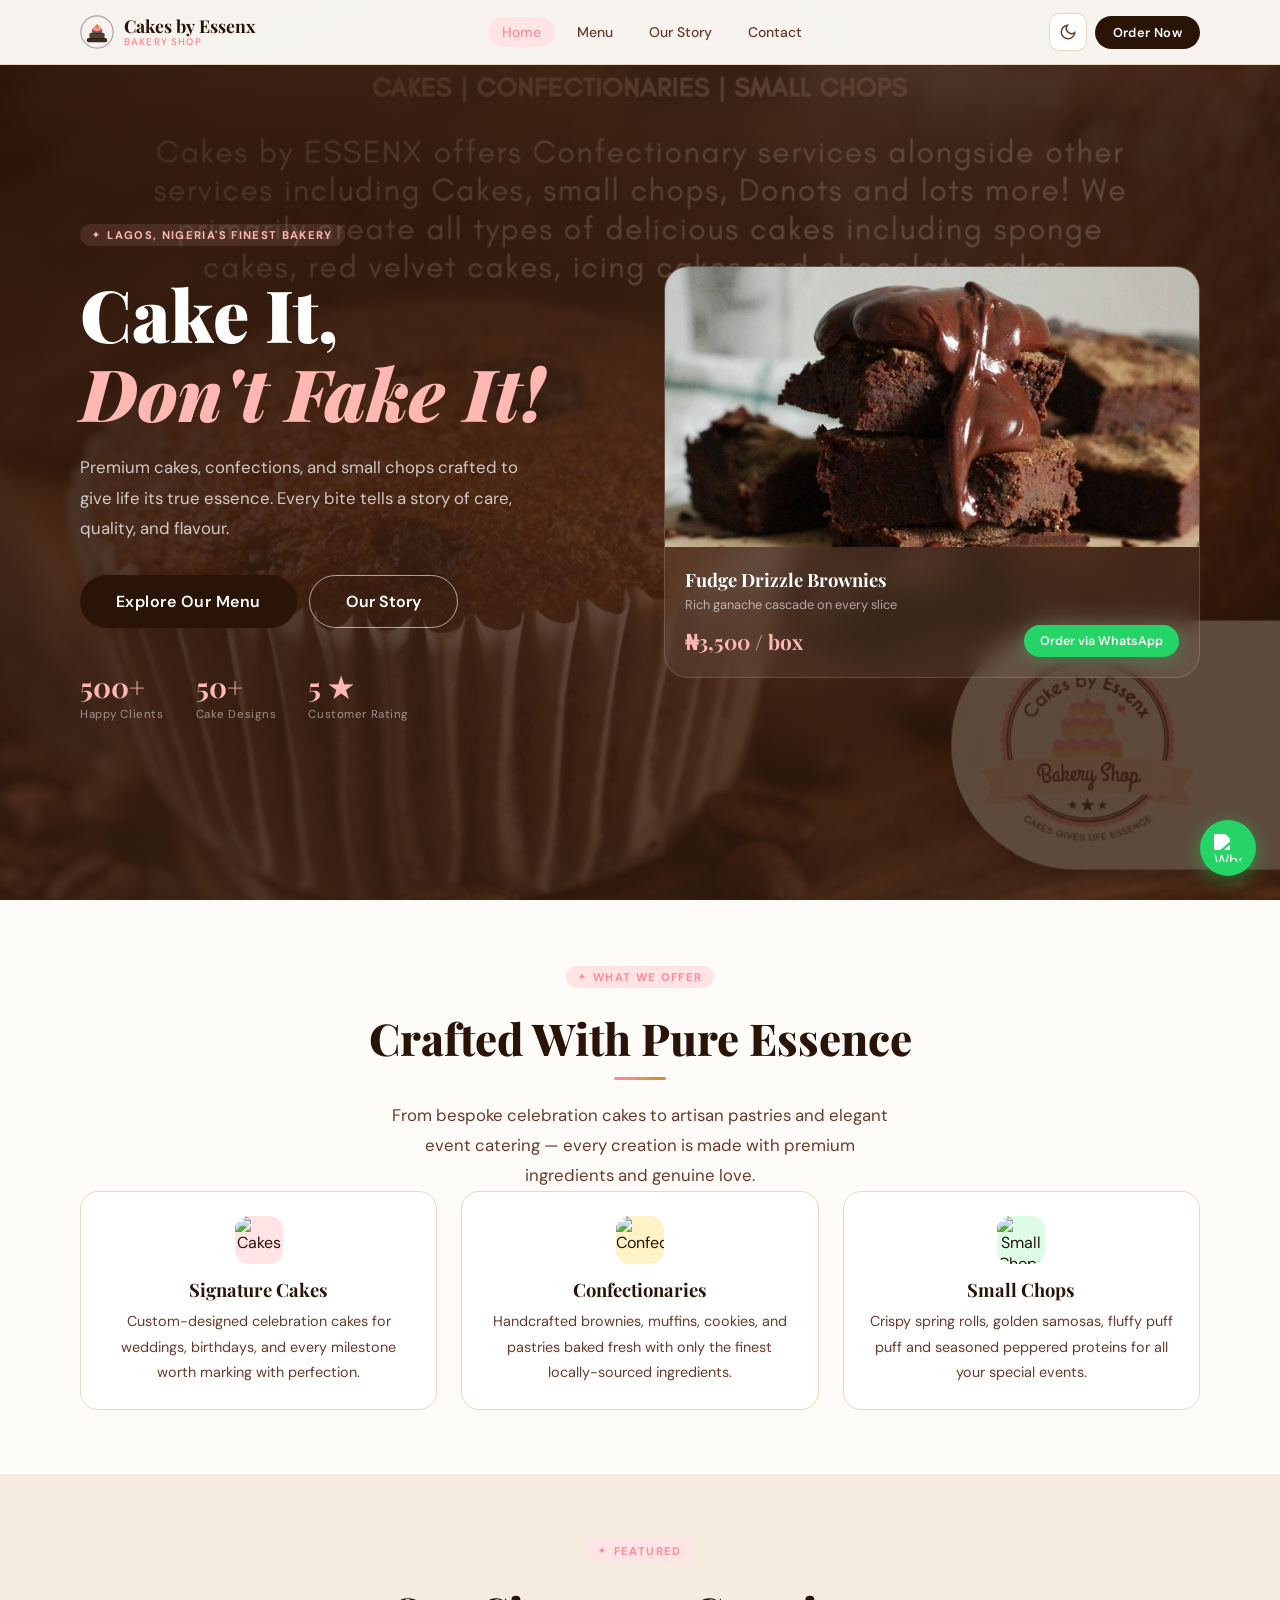
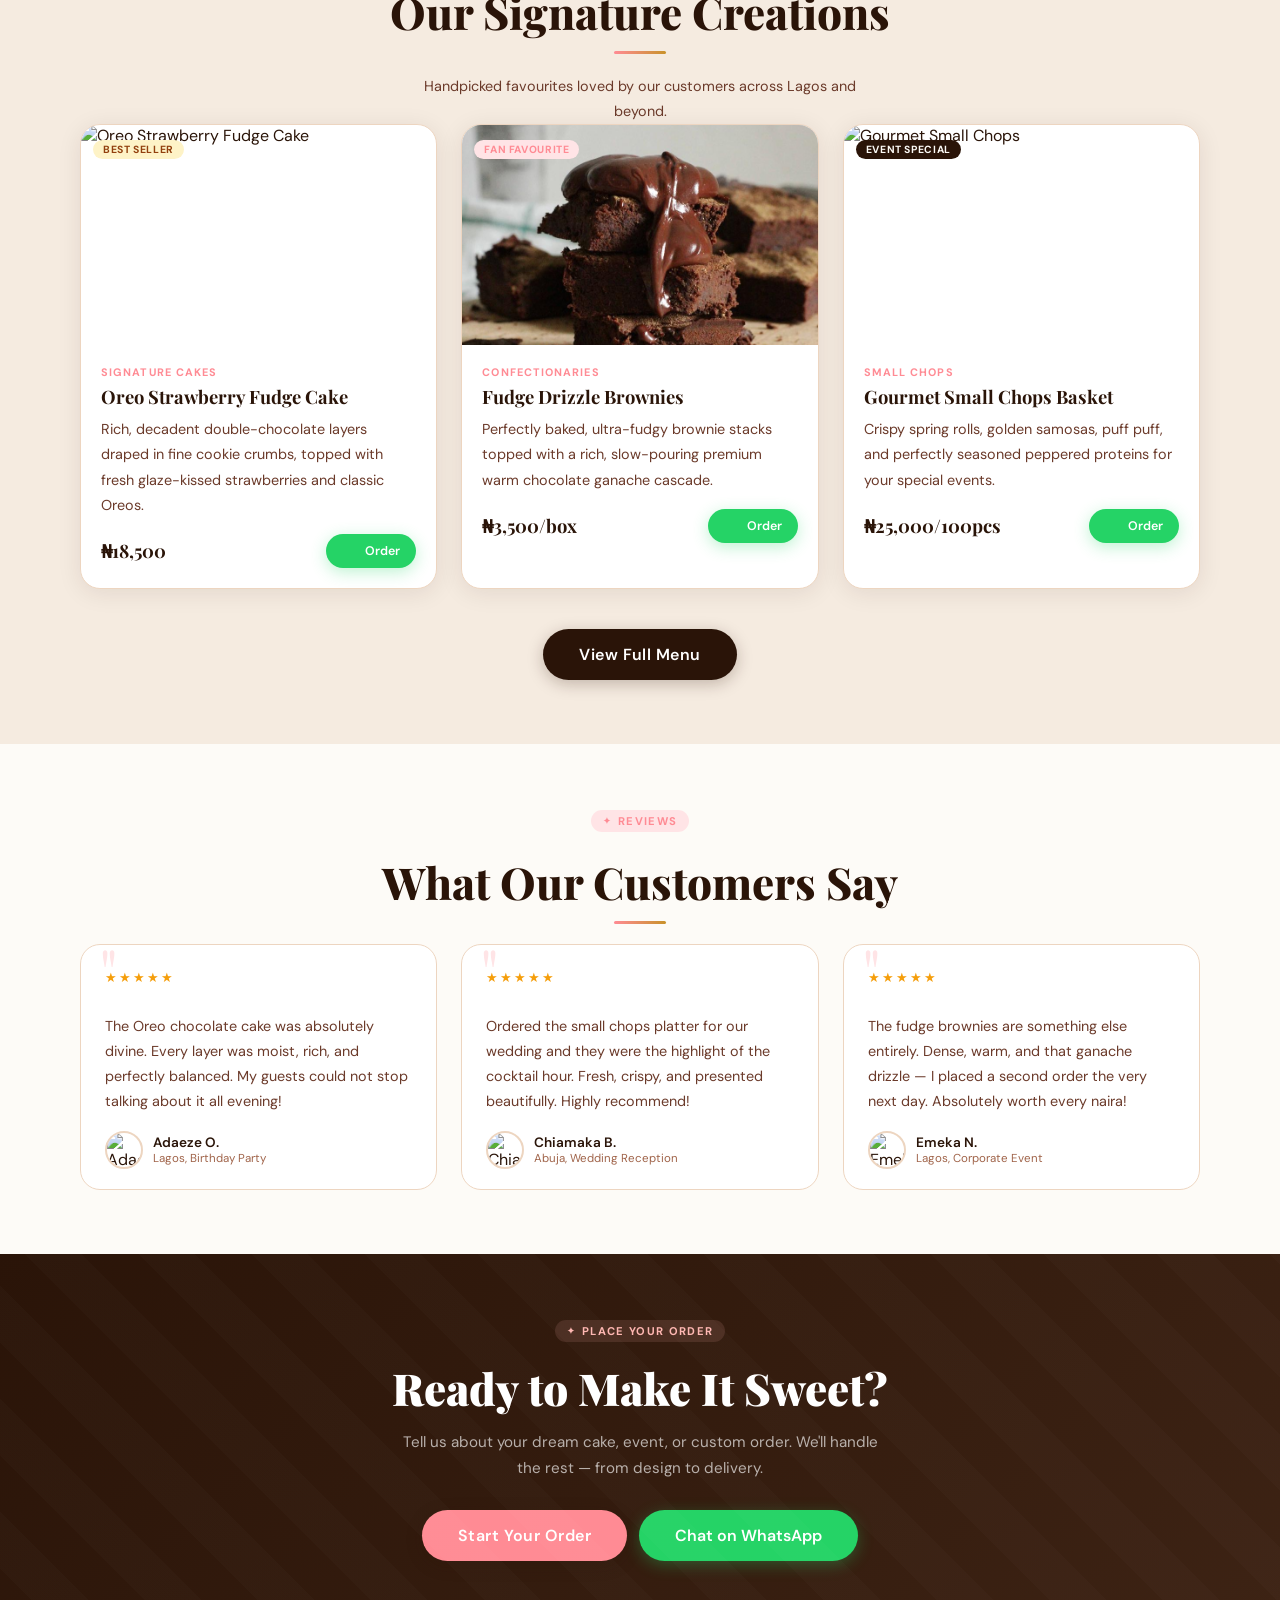
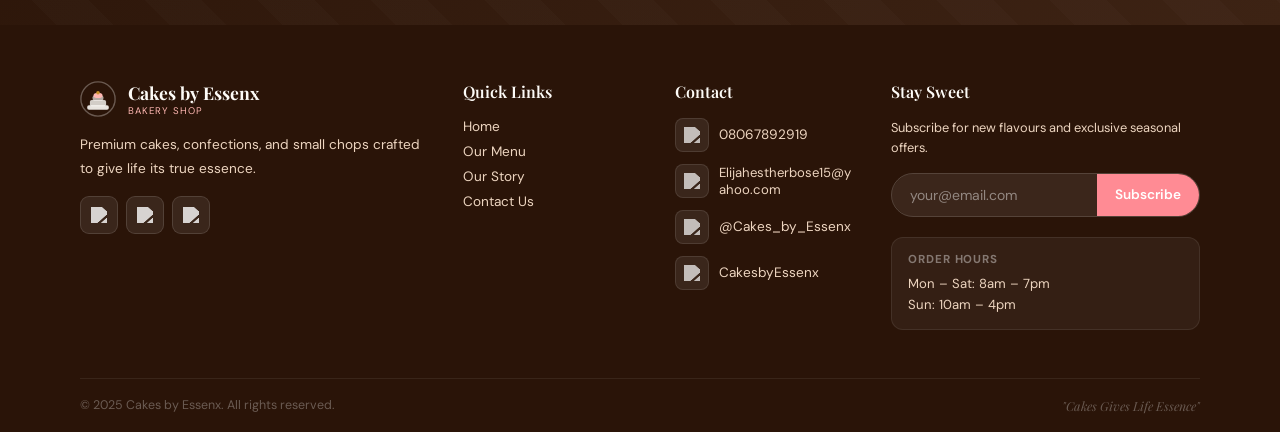
==== commit b03a9893: "updated files" ====
--- a/index.html
+++ b/index.html
@@ -1,5 +1,6 @@
+
 <!DOCTYPE html>
-<html lang="en" data-theme="">
+<html lang="en" data-theme="light">
 <head>
 <meta charset="UTF-8"/>
 <meta name="viewport" content="width=device-width, initial-scale=1.0"/>
@@ -15,19 +16,32 @@
   --cream:#FDFBF7;--cream2:#F5EBE0;--cream3:#EDD5C0;
   --pink:#FF8B94;--pinkl:#FFB7B2;--pinkp:#FFE4E6;
   --gold:#C9922A;
-  --bg:var(--cream);--surface:#fff;--border:var(--cream3);
-  --text:var(--choc);--text2:var(--choc3);--text3:var(--choc4);
-  --nav-bg:rgba(253,251,247,0.97);--footer-bg:var(--choc);
-  --card-shadow:0 4px 24px rgba(42,20,8,0.09);
   --serif:'Playfair Display',serif;--sans:'DM Sans',sans-serif;
 }
 [data-theme="light"]{
-  --bg:#fff;--surface:#FDFBF7;--border:#e8d5c4;
-  --text:#1A0A04;--text2:#5C3D2E;--text3:#8B6040;
-  --nav-bg:rgba(255,255,255,0.98);--card-shadow:0 2px 20px rgba(42,20,8,0.07);
+  --bg:#FDFBF7;--surface:#FFFFFF;--surface2:#F5EBE0;
+  --border:#EDD5C0;--border2:#e8d5c4;
+  --text:#2A1408;--text2:#6B3A2A;--text3:#A0644A;
+  --nav-bg:rgba(253,251,247,0.97);
+  --card-shadow:0 4px 24px rgba(42,20,8,0.09);
+  --input-bg:#FDFBF7;--input-border:#EDD5C0;
+  --section-alt:#F5EBE0;
+  --tag-bg:var(--pinkp);--tag-color:var(--pink);
+  --callout-heading:#fff;
+}
+[data-theme="dark"]{
+  --bg:#130600;--surface:#1E0A02;--surface2:#2A1408;
+  --border:rgba(255,255,255,0.1);--border2:rgba(255,255,255,0.06);
+  --text:#F0E0CC;--text2:#C8A882;--text3:#8B6040;
+  --nav-bg:rgba(19,6,0,0.97);
+  --card-shadow:0 4px 32px rgba(0,0,0,0.5);
+  --input-bg:#1E0A02;--input-border:rgba(255,255,255,0.15);
+  --section-alt:#180800;
+  --tag-bg:rgba(255,183,178,0.13);--tag-color:var(--pinkl);
+  --callout-heading:#fff;
 }
 html{scroll-behavior:smooth;font-size:16px}
-body{font-family:var(--sans);background:var(--bg);color:var(--text);overflow-x:hidden;transition:background .3s,color .3s;-webkit-font-smoothing:antialiased}
+body{font-family:var(--sans);background:var(--bg);color:var(--text);overflow-x:hidden;transition:background .35s ease,color .35s ease;-webkit-font-smoothing:antialiased}
 img{max-width:100%;height:auto;display:block}
 a{text-decoration:none;color:inherit}
 button{font-family:var(--sans);cursor:pointer}
@@ -79,7 +93,7 @@
 @media(max-width:480px){.btn-lg{padding:13px 24px;font-size:.9rem}}
 
 /* TYPOGRAPHY */
-.tag{display:inline-flex;align-items:center;gap:6px;font-size:.7rem;font-weight:700;letter-spacing:.12em;text-transform:uppercase;color:var(--pink);background:var(--pinkp);padding:4px 12px;border-radius:100px;margin-bottom:12px}
+.tag{display:inline-flex;align-items:center;gap:6px;font-size:.7rem;font-weight:700;letter-spacing:.12em;text-transform:uppercase;color:var(--tag-color);background:var(--tag-bg);padding:4px 12px;border-radius:100px;margin-bottom:12px}
 .tag::before{content:'✦';font-size:.55rem}
 h1.display{font-family:var(--serif);font-weight:900;font-size:clamp(2.4rem,6vw,4.25rem);line-height:1.1;color:var(--text)}
 h2.section-title{font-family:var(--serif);font-weight:800;font-size:clamp(1.75rem,4vw,2.75rem);line-height:1.2;color:var(--text)}
@@ -90,7 +104,7 @@
 .body-text{font-size:.9rem;color:var(--text2);line-height:1.75}
 
 /* CARD */
-.card{background:var(--surface);border:1px solid var(--border);border-radius:20px;overflow:hidden;transition:all .3s;box-shadow:var(--card-shadow)}
+.card{background:var(--surface);border:1px solid var(--border);border-radius:20px;overflow:hidden;transition:all .3s,background .35s,border-color .35s;box-shadow:var(--card-shadow)}
 .card:hover{transform:translateY(-6px);box-shadow:0 16px 48px rgba(42,20,8,.14)}
 .card-img{width:100%;height:220px;object-fit:cover;display:block;transition:transform .5s}
 .card:hover .card-img{transform:scale(1.05)}
@@ -115,8 +129,8 @@
 /* FORMS */
 .form-group{margin-bottom:20px}
 .form-label{display:block;font-size:.78rem;font-weight:600;letter-spacing:.04em;text-transform:uppercase;color:var(--text2);margin-bottom:6px}
-.form-input{width:100%;padding:12px 16px;background:var(--bg);border:1.5px solid var(--border);border-radius:12px;font-family:var(--sans);font-size:.9rem;color:var(--text);outline:none;transition:all .22s}
-.form-input:focus{border-color:var(--pink);background:var(--surface);box-shadow:0 0 0 4px rgba(255,139,148,.1)}
+.form-input{width:100%;padding:12px 16px;background:var(--input-bg);border:1.5px solid var(--input-border);border-radius:12px;font-family:var(--sans);font-size:.9rem;color:var(--text);outline:none;transition:all .22s}
+.form-input:focus{border-color:var(--pink);background:var(--surface);box-shadow:0 0 0 4px rgba(255,139,148,.15)}
 .form-input::placeholder{color:var(--text3)}
 .form-row{display:grid;grid-template-columns:1fr 1fr;gap:16px}
 @media(max-width:560px){.form-row{grid-template-columns:1fr}}
@@ -163,8 +177,8 @@
 @keyframes floatY{0%,100%{transform:translateY(0)}50%{transform:translateY(-10px)}}
 
 /* PAGE HEADER */
-.page-header{padding:120px 0 64px;text-align:center;background:linear-gradient(180deg,var(--cream2) 0%,var(--bg) 100%);position:relative;overflow:hidden}
-[data-theme="light"] .page-header{background:linear-gradient(180deg,#f0e0d0 0%,var(--bg) 100%)}
+.page-header{padding:120px 0 64px;text-align:center;background:linear-gradient(180deg,var(--section-alt) 0%,var(--bg) 100%);position:relative;overflow:hidden;transition:background .35s}
+
 .page-header::before{content:'';position:absolute;top:-40%;left:50%;transform:translateX(-50%);width:500px;height:500px;background:radial-gradient(circle,rgba(255,183,178,.2) 0%,transparent 70%);pointer-events:none}
 @media(max-width:768px){.page-header{padding:100px 0 48px}}
 
@@ -181,7 +195,7 @@
 .about-img-wrap img{width:100%;height:460px;object-fit:cover;display:block}
 @media(max-width:768px){.about-img-wrap img{height:320px}}
 .about-img-badge{position:absolute;bottom:20px;left:20px;background:var(--choc);color:#fff;border-radius:16px;padding:14px 20px}
-.stats-row{display:grid;grid-template-columns:repeat(4,1fr);gap:0;margin-top:56px;background:var(--choc);border-radius:24px;overflow:hidden;text-align:center}
+.stats-row{display:grid;grid-template-columns:repeat(4,1fr);gap:0;margin-top:56px;background:var(--choc);border-radius:24px;overflow:hidden;text-align:center;transition:background .35s}
 @media(max-width:768px){.stats-row{grid-template-columns:repeat(2,1fr)}}
 .stat-block{padding:28px 16px;border-right:1px solid rgba(255,255,255,.08)}
 .stat-block:last-child{border-right:none}
@@ -189,7 +203,7 @@
 .stat-lbl{font-size:.75rem;color:rgba(255,255,255,.45);margin-top:4px;letter-spacing:.04em}
 .values-grid{display:grid;grid-template-columns:repeat(3,1fr);gap:20px;margin-top:40px}
 @media(max-width:768px){.values-grid{grid-template-columns:1fr}}
-.value-card{background:var(--surface);border:1px solid var(--border);border-radius:18px;padding:24px 20px;transition:all .3s}
+.value-card{background:var(--surface);border:1px solid var(--border);border-radius:18px;padding:24px 20px;transition:all .3s,background .35s,border-color .35s}
 .value-card:hover{transform:translateY(-5px);box-shadow:0 12px 36px rgba(42,20,8,.1)}
 .value-icon{width:48px;height:48px;border-radius:14px;background:var(--pinkp);margin-bottom:14px;display:flex;align-items:center;justify-content:center;overflow:hidden}
 .value-icon img{width:26px;height:26px;object-fit:contain}
@@ -211,7 +225,7 @@
 .contact-icon-box img{width:20px;height:20px;object-fit:contain;filter:brightness(0) saturate(100%) invert(68%) sepia(50%) saturate(400%) hue-rotate(300deg)}
 .contact-val-label{font-size:.65rem;font-weight:700;letter-spacing:.1em;text-transform:uppercase;color:rgba(255,255,255,.4);margin-bottom:2px}
 .contact-val{font-size:.875rem;color:#fff;font-weight:500}
-.order-card{background:var(--surface);border:1px solid var(--border);border-radius:20px;padding:32px;box-shadow:var(--card-shadow)}
+.order-card{background:var(--surface);border:1px solid var(--border);border-radius:20px;padding:32px;transition:background .35s,border-color .35s;box-shadow:var(--card-shadow)}
 .success-state{text-align:center;padding:48px 16px}
 .success-icon{width:80px;height:80px;border-radius:50%;background:#e8f9f0;margin:0 auto 20px;display:flex;align-items:center;justify-content:center}
 .success-icon img{width:40px;height:40px;object-fit:contain}
@@ -220,7 +234,7 @@
 .wa-float img{width:28px;height:28px;object-fit:contain;filter:brightness(0) invert(1)}
 
 /* TESTIMONIAL */
-.testimonial-card{background:var(--surface);border:1px solid var(--border);border-radius:20px;padding:24px 24px 20px;position:relative}
+.testimonial-card{background:var(--surface);border:1px solid var(--border);border-radius:20px;padding:24px 24px 20px;position:relative;transition:background .35s,border-color .35s}
 .testimonial-card::before{content:'"';font-family:var(--serif);font-size:4rem;color:var(--pinkp);position:absolute;top:-6px;left:18px;line-height:1}
 .testimonial-text{font-size:.9rem;color:var(--text2);line-height:1.75;padding-top:20px;margin-bottom:16px}
 .testimonial-author{display:flex;align-items:center;gap:10px}
@@ -258,6 +272,45 @@
 .mb-8{margin-bottom:8px}.mb-12{margin-bottom:12px}.mb-16{margin-bottom:16px}.mb-24{margin-bottom:24px}.mb-32{margin-bottom:32px}
 .pt-80{padding-top:80px}
 .flex{display:flex}.flex-wrap{flex-wrap:wrap}.items-center{align-items:center}.gap-8{gap:8px}.gap-12{gap:12px}.gap-16{gap:16px}.gap-24{gap:24px}
+
+/* Dark mode specific overrides */
+[data-theme="dark"] body{background:var(--bg);color:var(--text)}
+[data-theme="dark"] .nav{background:var(--nav-bg);border-bottom-color:var(--border)}
+[data-theme="dark"] .card{background:var(--surface);border-color:var(--border)}
+[data-theme="dark"] .value-card{background:var(--surface);border-color:var(--border)}
+[data-theme="dark"] .testimonial-card{background:var(--surface);border-color:var(--border)}
+[data-theme="dark"] .order-card{background:var(--surface);border-color:var(--border)}
+[data-theme="dark"] .form-input{background:var(--input-bg);border-color:var(--input-border);color:var(--text)}
+[data-theme="dark"] .form-input::placeholder{color:var(--text3)}
+[data-theme="dark"] select.form-input option{background:#1E0A02;color:var(--text)}
+[data-theme="dark"] .page-header{background:linear-gradient(180deg,var(--section-alt) 0%,var(--bg) 100%)}
+[data-theme="dark"] .nav-link{color:var(--text2)}
+[data-theme="dark"] .nav-link:hover,[data-theme="dark"] .nav-link.active{color:var(--pinkl);background:rgba(255,183,178,0.1)}
+[data-theme="dark"] .theme-btn{background:var(--surface);border-color:var(--border);color:var(--text2)}
+[data-theme="dark"] .btn-outline{color:var(--text);border-color:var(--border)}
+[data-theme="dark"] .btn-outline:hover{background:var(--pink);color:#fff;border-color:var(--pink)}
+[data-theme="dark"] .footer{background:#0A0300}
+[data-theme="dark"] .contact-info-card{background:#0A0300}
+[data-theme="dark"] .about-img-badge{background:#0A0300}
+[data-theme="dark"] .pinkp-bg{background:rgba(255,183,178,0.08)}
+[data-theme="dark"] .ta-avatar{border-color:var(--border)}
+[data-theme="dark"] .nl-form{border-color:rgba(255,255,255,0.15)}
+[data-theme="dark"] .nl-input{background:rgba(255,255,255,0.05);color:var(--text)}
+[data-theme="dark"] ::-webkit-scrollbar-track{background:var(--surface)}
+[data-theme="dark"] ::-webkit-scrollbar-thumb{background:var(--choc3)}
+[data-theme="dark"] .hamburger{background:var(--surface);border-color:var(--border)}
+[data-theme="dark"] .hamburger span{background:var(--text)}
+/* Pink bg section in dark */
+[data-theme="dark"] [style*="background:var(--pinkp)"]{background:rgba(255,139,148,0.1) !important}
+/* Testimonial quote mark */
+[data-theme="dark"] .testimonial-card::before{color:rgba(255,183,178,0.15)}
+/* Stars stay gold */
+[data-theme="dark"] .stars{color:#F59E0B}
+/* Card category text */
+[data-theme="dark"] .card-cat{color:var(--pinkl)}
+/* Lead text */
+[data-theme="dark"] .lead{color:var(--text2)}
+[data-theme="dark"] .body-text{color:var(--text2)}
 </style>
 
 </head>
@@ -266,10 +319,10 @@
   <div class="container nav-inner">
     <a href="index.html" class="nav-logo" style="text-decoration:none">
       <svg width="34" height="34" viewBox="0 0 40 40" fill="none">
-        <circle cx="20" cy="20" r="19" stroke="#3D2314" stroke-width="1.5" opacity="0.35"/>
-        <rect x="8" y="27" width="24" height="5" rx="2" fill="#3D2314" opacity="0.9"/>
-        <rect x="11" y="21" width="18" height="7" rx="2" fill="#3D2314" opacity="0.8"/>
-        <rect x="14" y="16" width="12" height="6" rx="2" fill="#3D2314" opacity="0.65"/>
+        <circle cx="20" cy="20" r="19" stroke="var(--text)" stroke-width="1.5" opacity="0.35"/>
+        <rect x="8" y="27" width="24" height="5" rx="2" fill="var(--text)" opacity="0.9"/>
+        <rect x="11" y="21" width="18" height="7" rx="2" fill="var(--text)" opacity="0.8"/>
+        <rect x="14" y="16" width="12" height="6" rx="2" fill="var(--text)" opacity="0.65"/>
         <ellipse cx="20" cy="16" rx="5" ry="3" fill="#FF8B94"/>
         <circle cx="20" cy="13" r="2" fill="#C9922A"/>
       </svg>
@@ -382,7 +435,7 @@
 </section>
 
 <!-- SIGNATURE CREATIONS -->
-<section class="section" style="background:var(--cream2)">
+<section class="section" style="background:var(--section-alt)">
   <div class="container">
     <div class="text-center mb-48">
       <div class="tag" data-anim>Featured</div>
@@ -576,40 +629,58 @@
   <img src="https://cdn-icons-png.flaticon.com/32/733/733585.png" alt="WhatsApp"/>
 </a>
 <script>
-// Theme
-const root = document.documentElement;
-const btn = document.getElementById('themeToggle');
-const sunIcon = document.getElementById('sun-icon');
-const moonIcon = document.getElementById('moon-icon');
-let theme = localStorage.getItem('cbe-theme') || 'dark';
-function applyTheme(t) {
-  root.setAttribute('data-theme', t === 'light' ? 'light' : '');
-  if(t === 'light') { sunIcon.style.display='block'; moonIcon.style.display='none'; }
-  else { sunIcon.style.display='none'; moonIcon.style.display='block'; }
-  localStorage.setItem('cbe-theme', t);
-  theme = t;
-}
-applyTheme(theme);
-if(btn) btn.addEventListener('click', () => applyTheme(theme === 'light' ? 'dark' : 'light'));
-
-// Mobile menu
-const menuBtn = document.getElementById('menuBtn');
-const menuClose = document.getElementById('menuClose');
-const mobileMenu = document.getElementById('mobileMenu');
-if(menuBtn) menuBtn.addEventListener('click', () => mobileMenu.classList.add('open'));
-if(menuClose) menuClose.addEventListener('click', () => mobileMenu.classList.remove('open'));
-
-// Nav logo re-color on theme switch
-function updateNavLogo() {
-  const logoCircles = document.querySelectorAll('.nav-logo svg circle, .nav-logo svg rect:not([fill="#FF8B94"]):not([fill="#C9922A"])');
-  // handled via CSS variable in SVG stroke
-}
-
-// Animate on scroll
-const obs = new IntersectionObserver((entries) => {
-  entries.forEach(e => { if(e.isIntersecting) e.target.classList.add('animate-up') });
-}, { threshold: 0.1 });
-document.querySelectorAll('[data-anim]').forEach(el => { el.style.opacity='0'; obs.observe(el); });
+// Apply saved theme immediately before paint to avoid flash
+(function(){
+  var t = localStorage.getItem('cbe-theme') || 'light';
+  document.documentElement.setAttribute('data-theme', t);
+})();
+
+document.addEventListener('DOMContentLoaded', function(){
+  var root = document.documentElement;
+  var btn  = document.getElementById('themeToggle');
+  var sun  = document.getElementById('sun-icon');
+  var moon = document.getElementById('moon-icon');
+
+  function setIcons(t){
+    if(!sun || !moon) return;
+    // Sun = shown in dark mode (click to go light), Moon = shown in light mode (click to go dark)
+    sun.style.display  = (t === 'dark')  ? 'block' : 'none';
+    moon.style.display = (t === 'light') ? 'block' : 'none';
+  }
+
+  function applyTheme(t){
+    root.setAttribute('data-theme', t);
+    localStorage.setItem('cbe-theme', t);
+    setIcons(t);
+  }
+
+  // Sync icons with current theme on load
+  setIcons(root.getAttribute('data-theme') || 'light');
+
+  if(btn){
+    btn.addEventListener('click', function(){
+      var next = root.getAttribute('data-theme') === 'dark' ? 'light' : 'dark';
+      applyTheme(next);
+    });
+  }
+
+  // Mobile menu
+  var mBtn  = document.getElementById('menuBtn');
+  var mClose= document.getElementById('menuClose');
+  var mMenu = document.getElementById('mobileMenu');
+  if(mBtn)   mBtn.addEventListener('click',  function(){ mMenu.classList.add('open'); });
+  if(mClose) mClose.addEventListener('click', function(){ mMenu.classList.remove('open'); });
+
+  // Scroll animations
+  if('IntersectionObserver' in window){
+    var obs = new IntersectionObserver(function(entries){
+      entries.forEach(function(e){ if(e.isIntersecting) e.target.classList.add('animate-up'); });
+    }, {threshold:0.08});
+    document.querySelectorAll('[data-anim]').forEach(function(el){
+      el.style.opacity='0'; obs.observe(el);
+    });
+  }
+});
 </script>
 </body>
-</html>+</html>
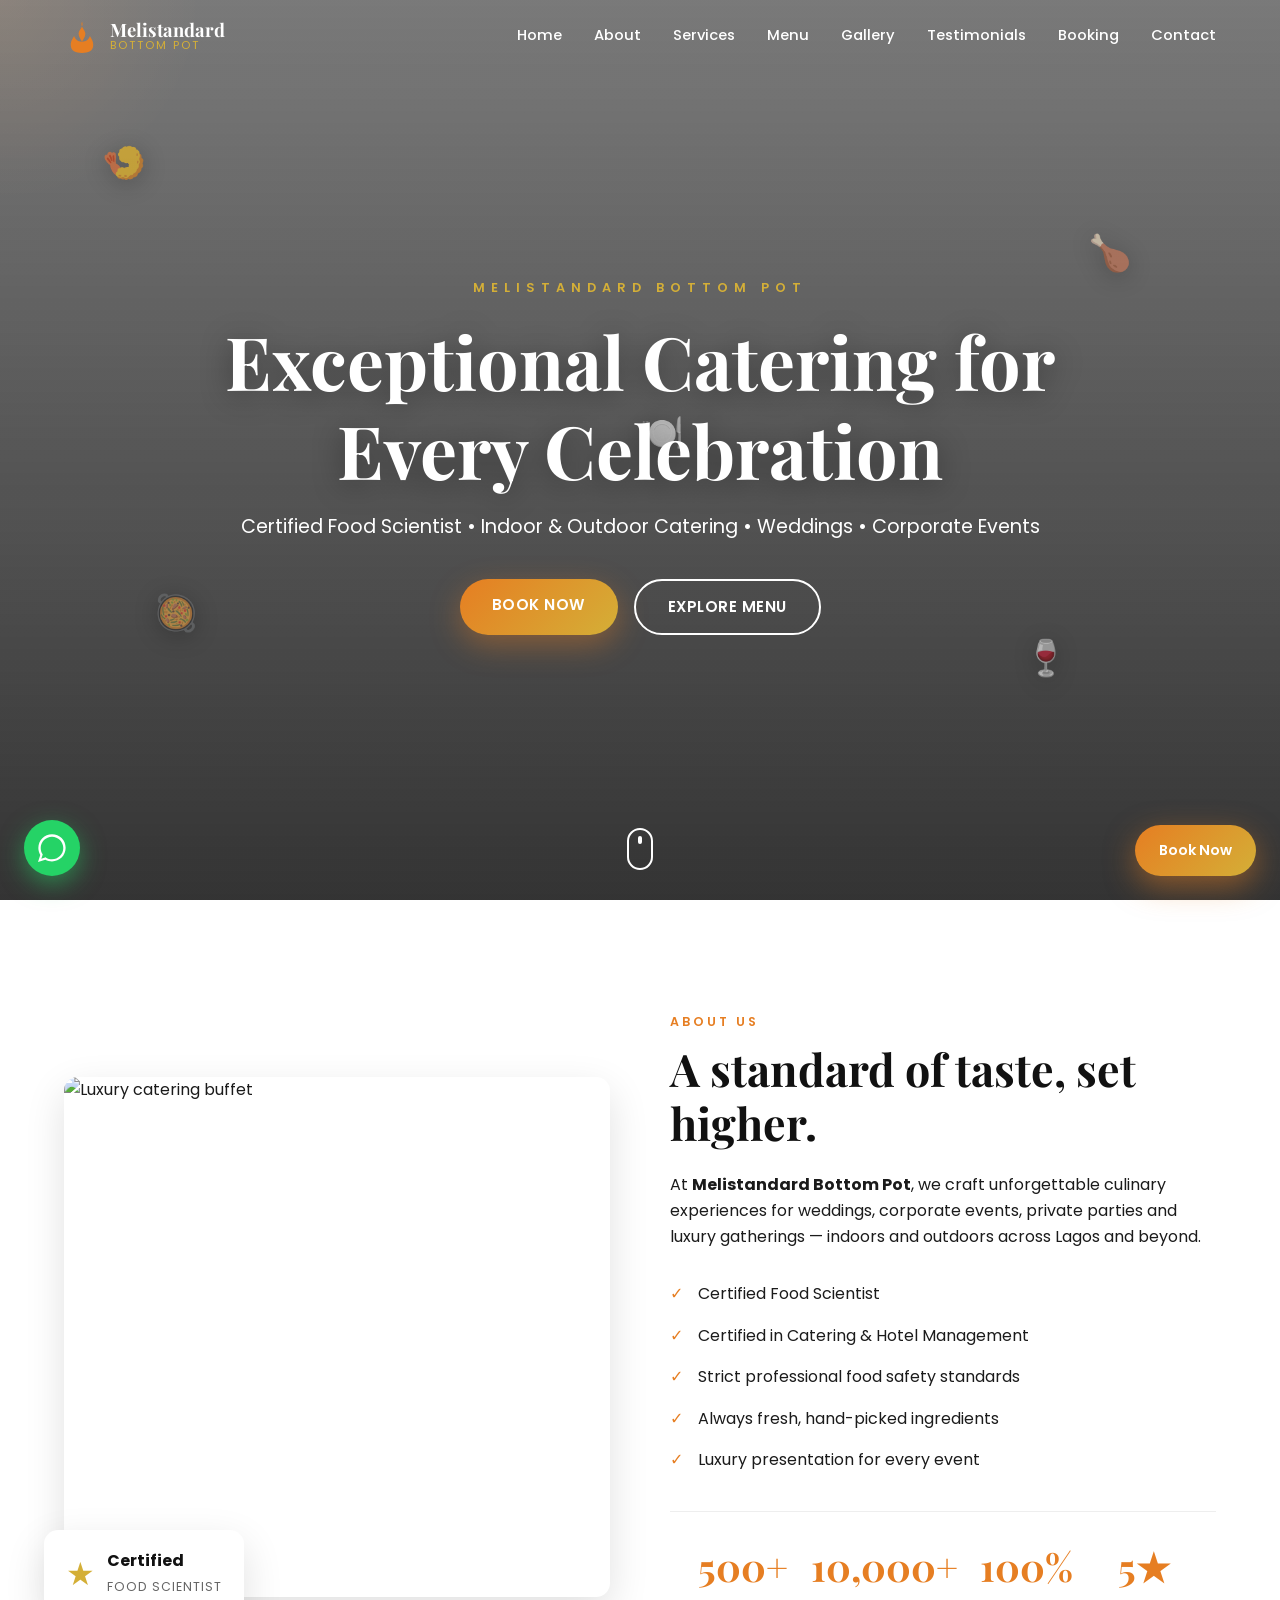
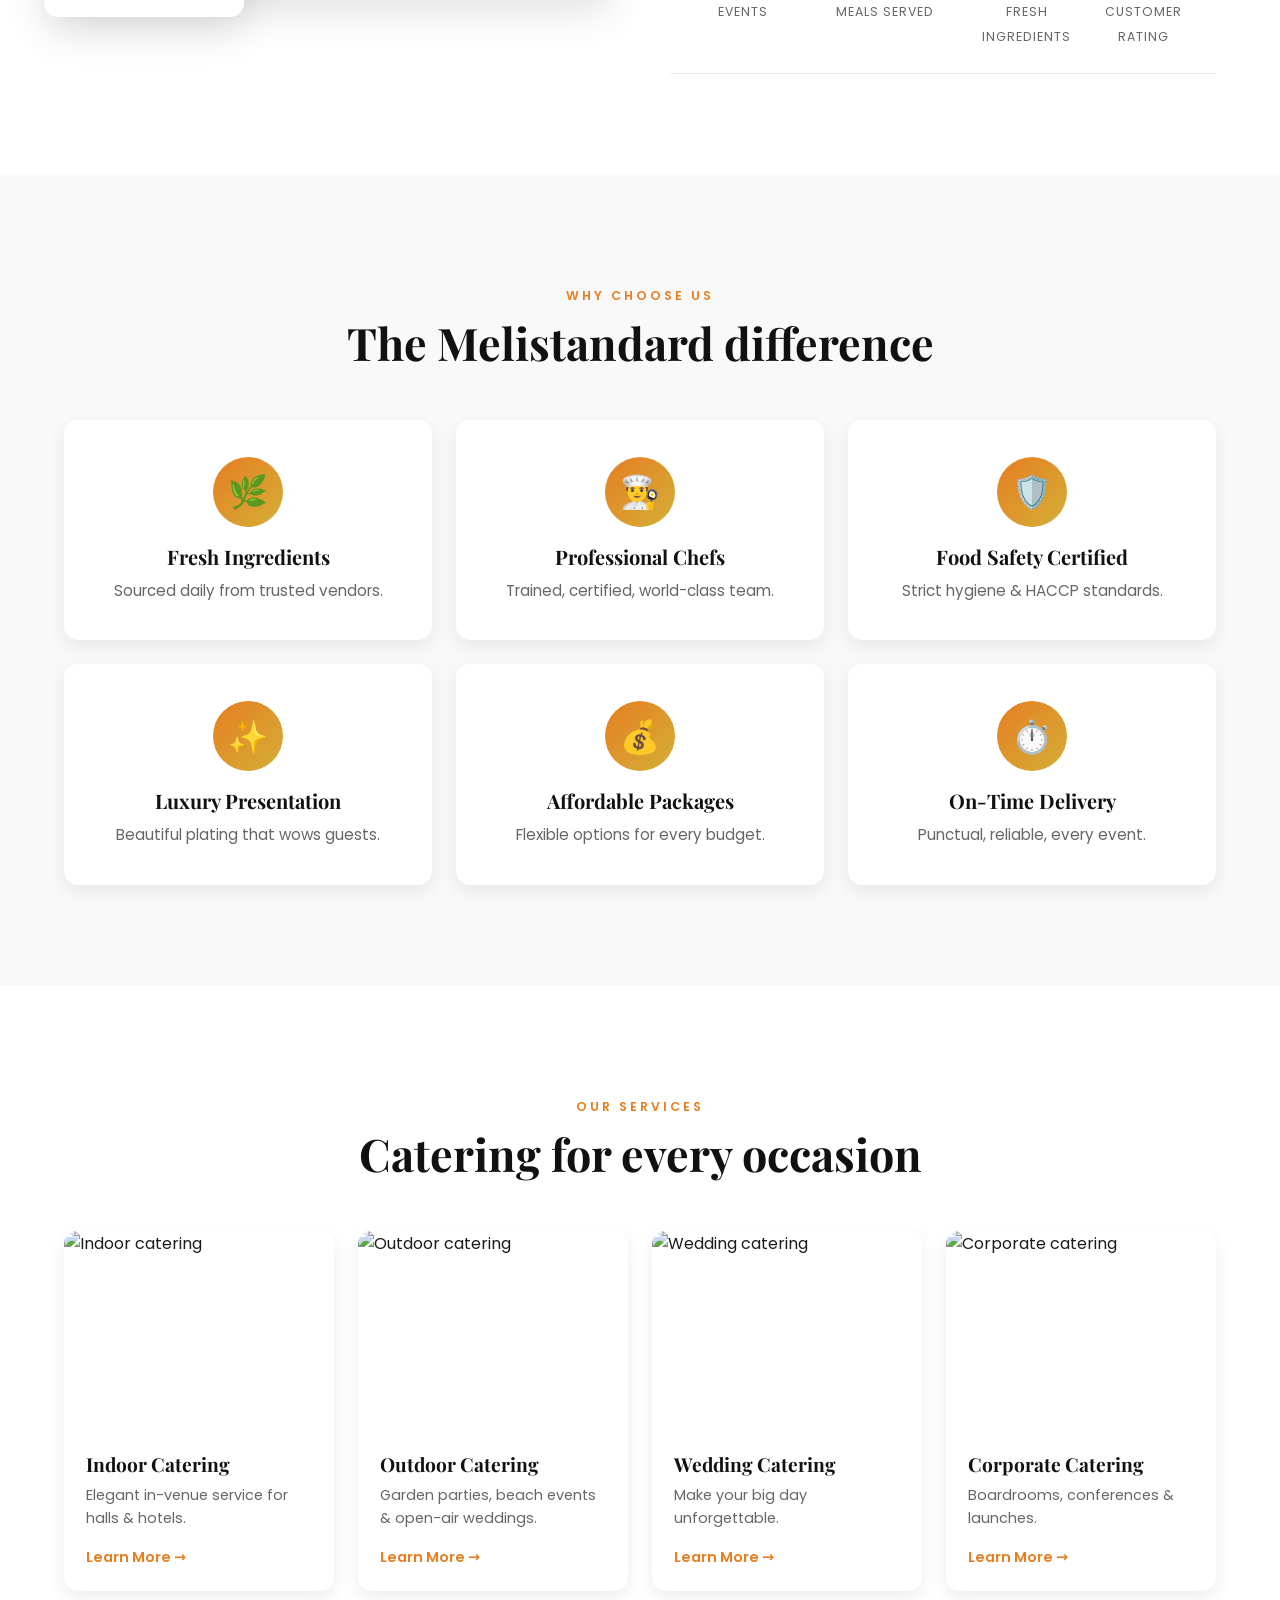
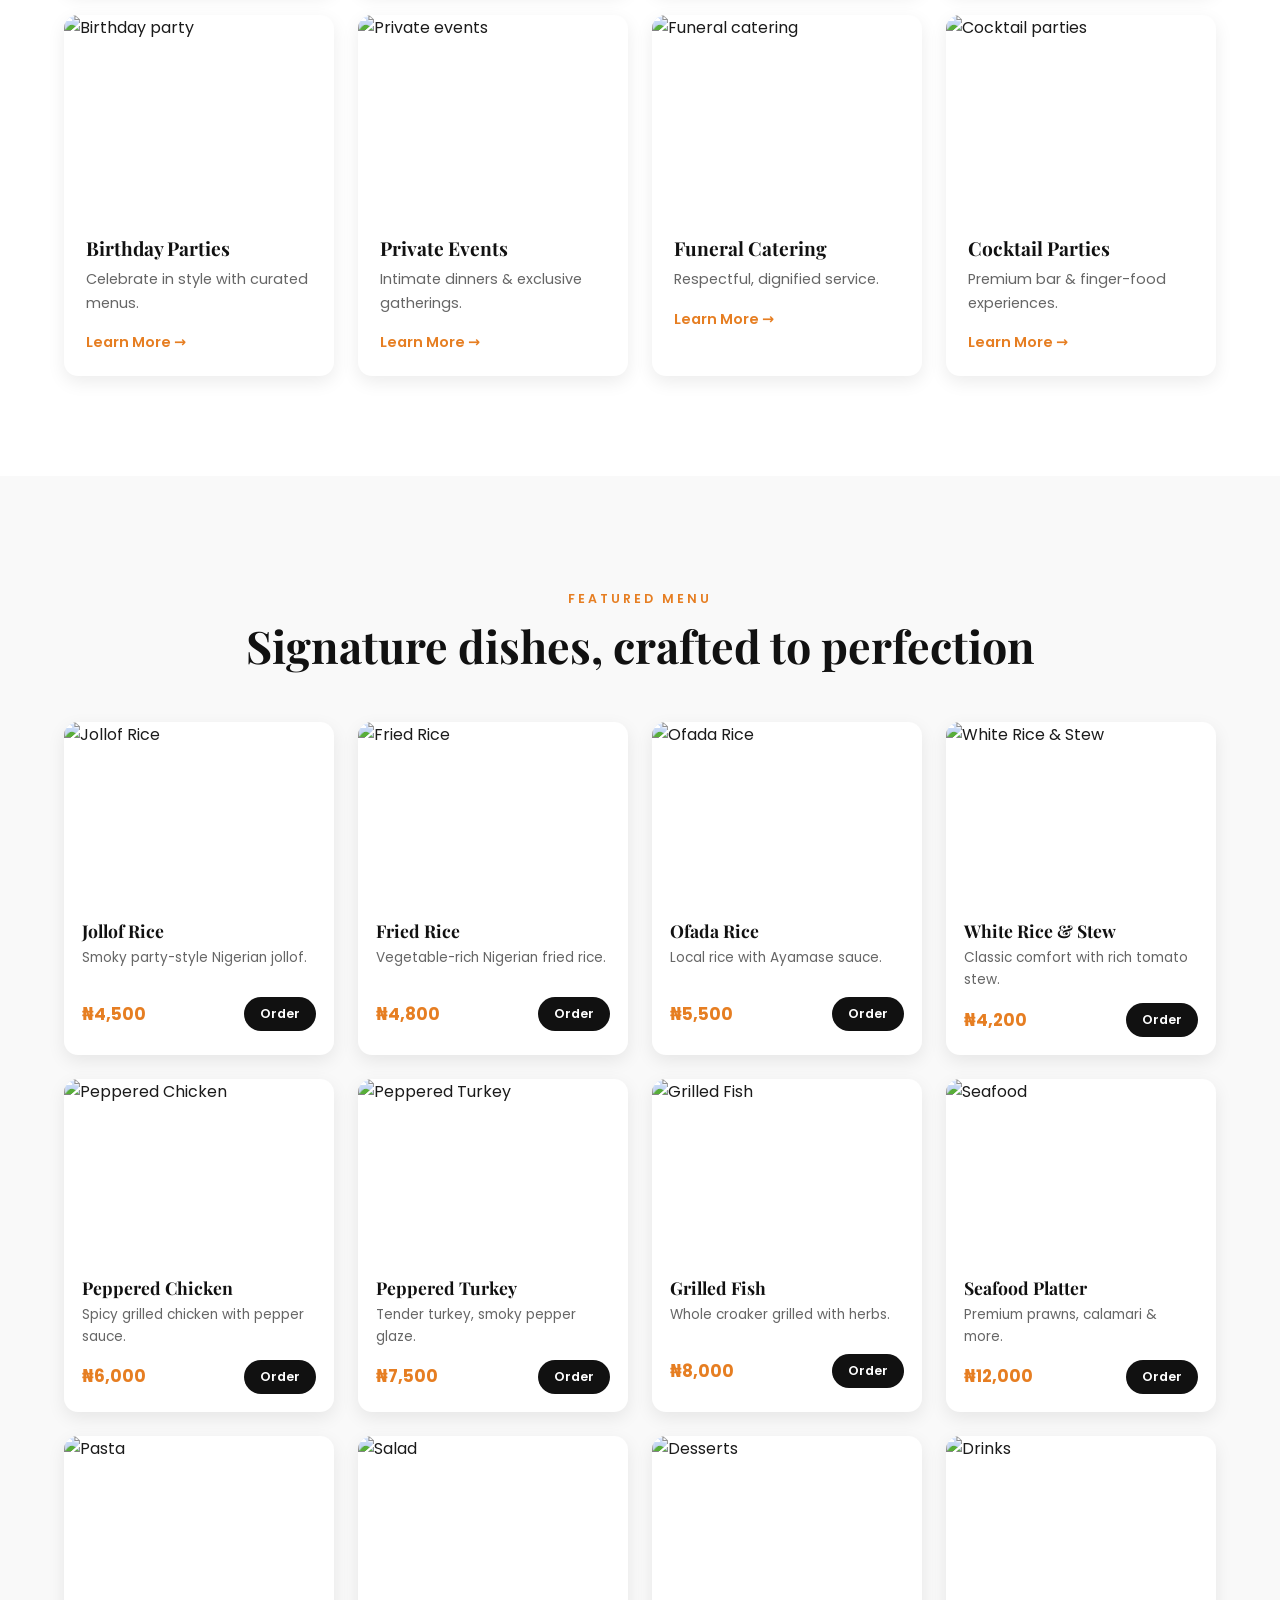
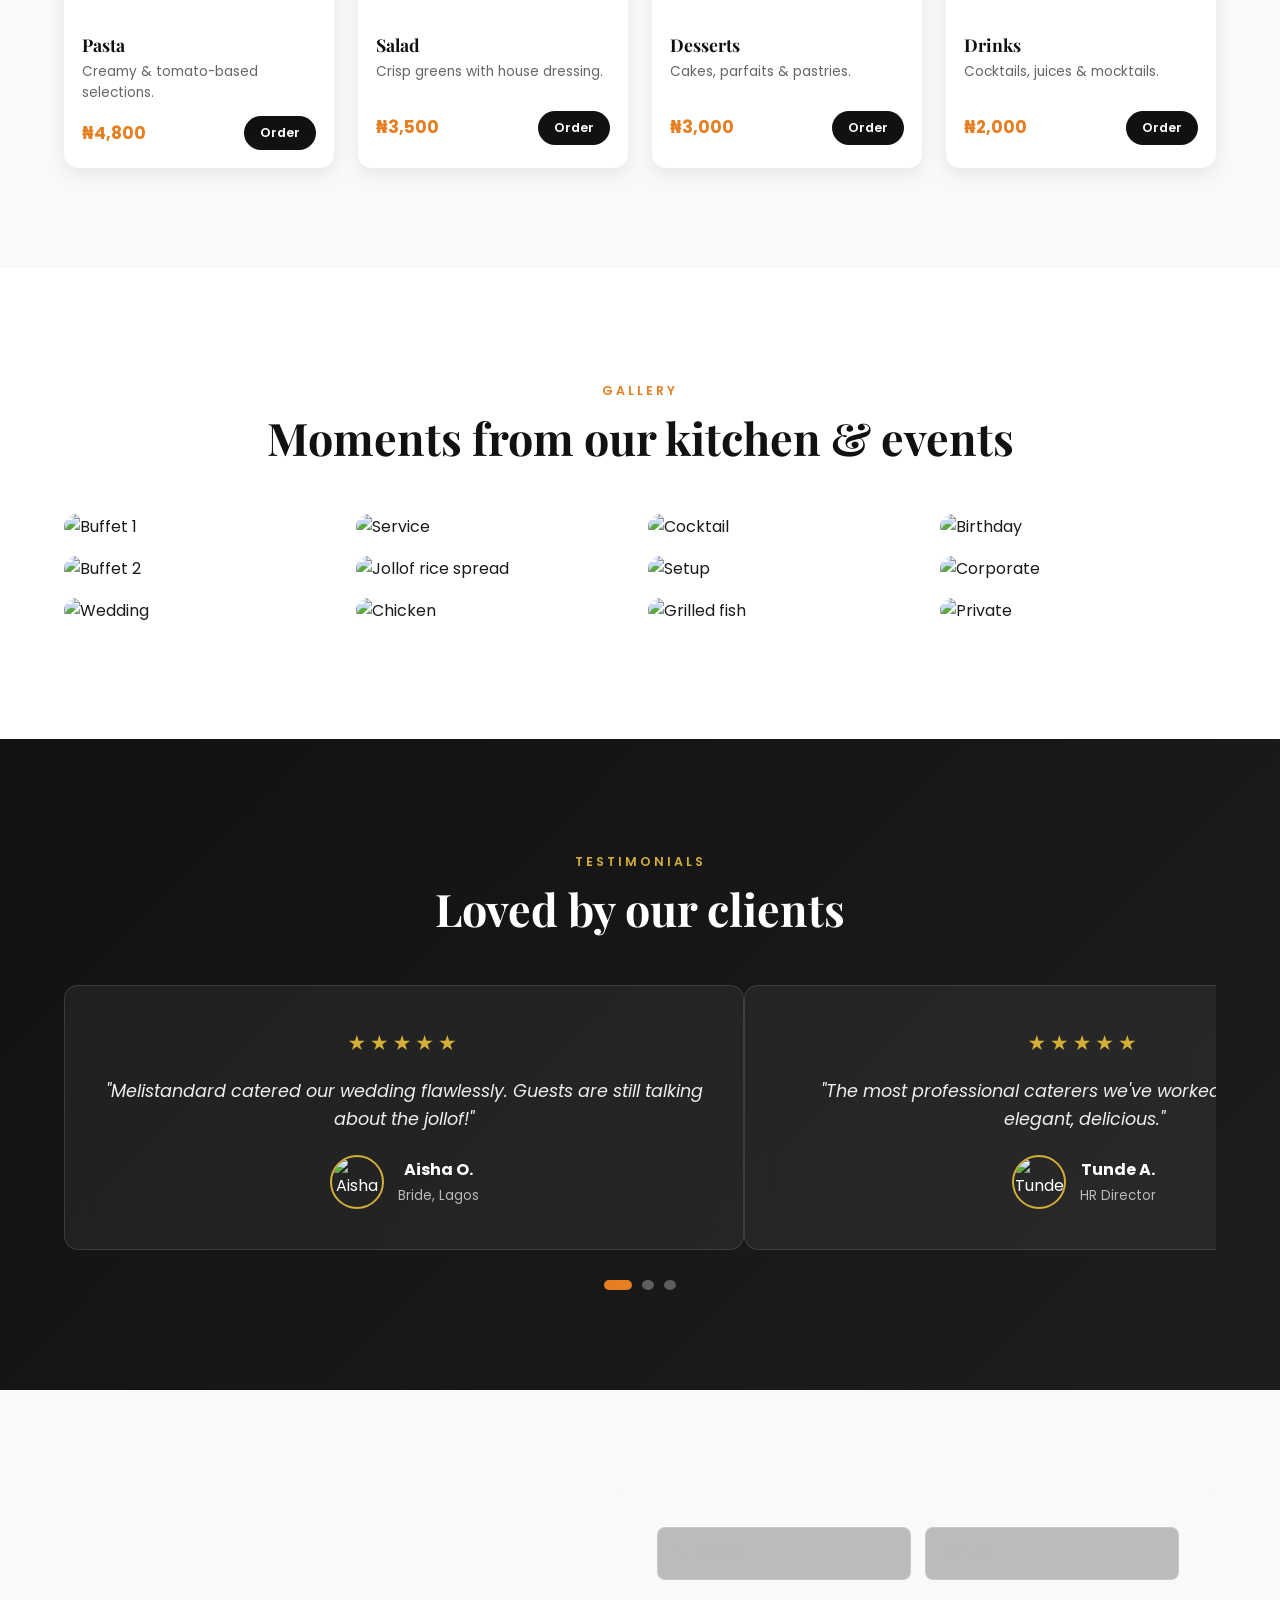
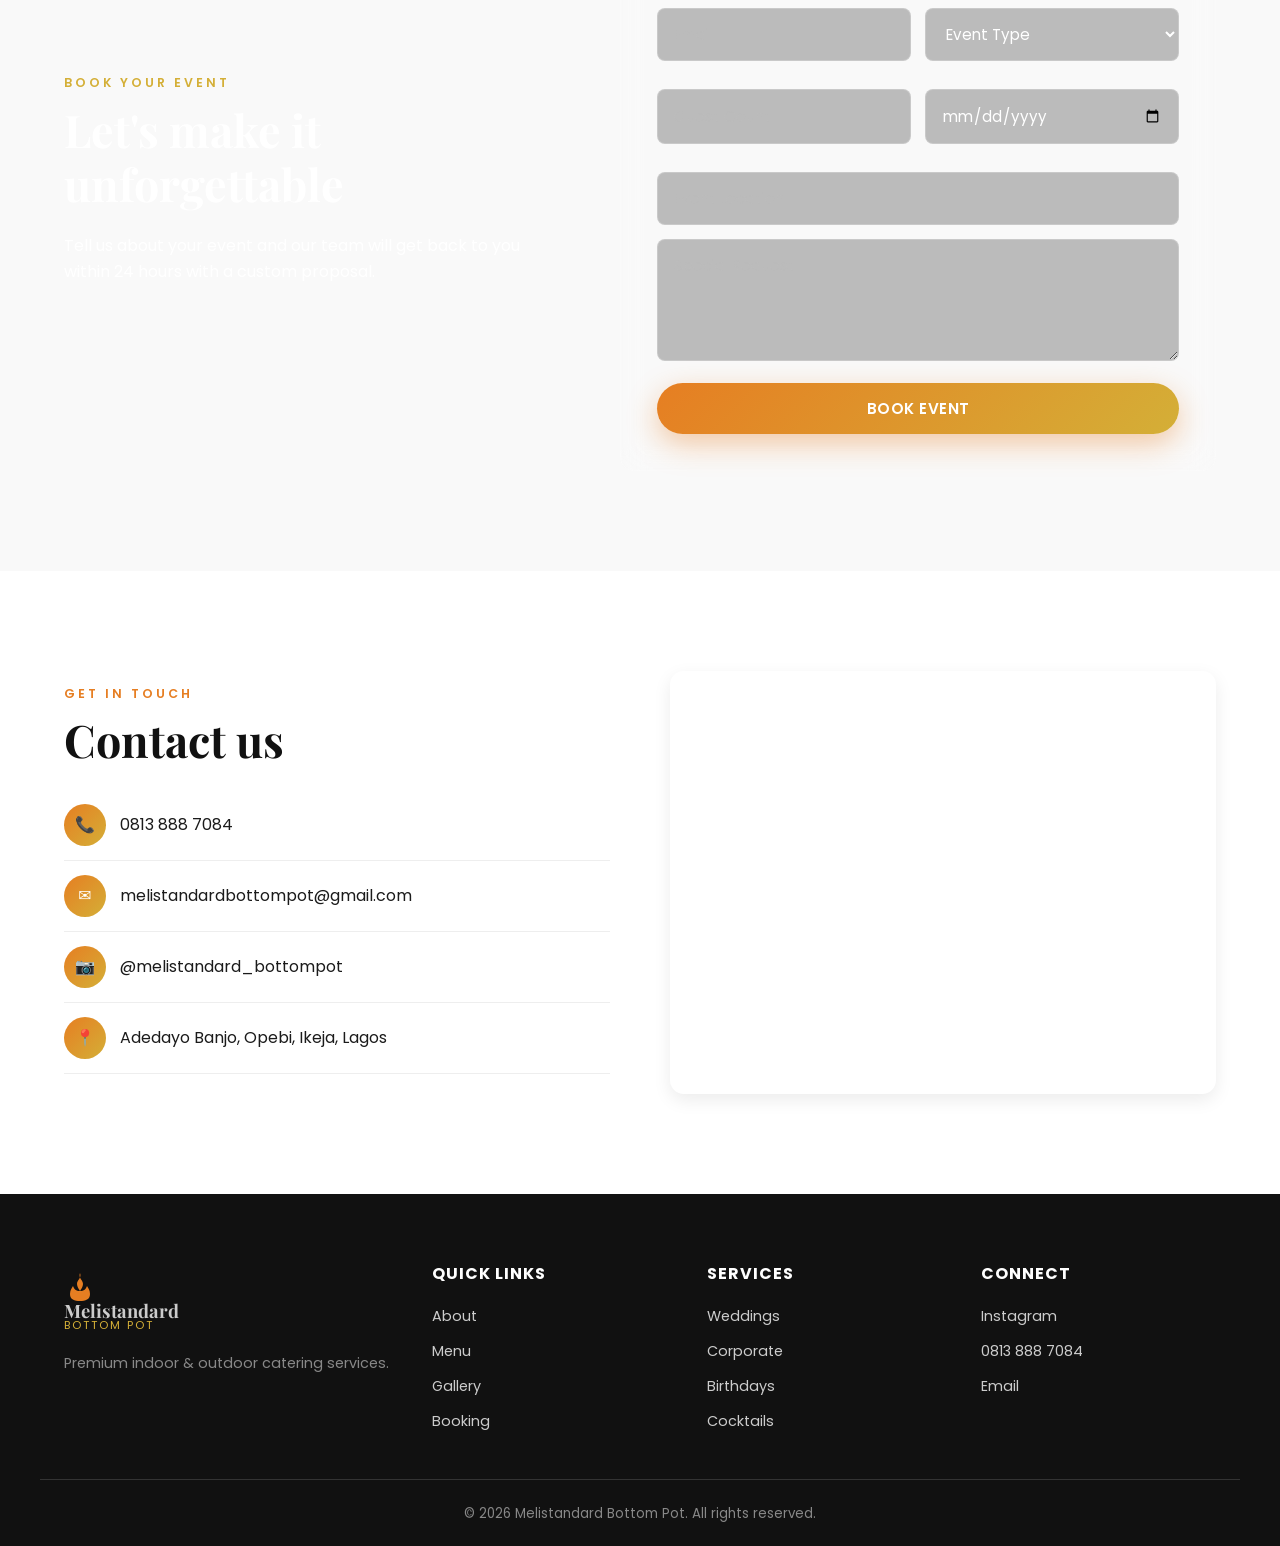
==== commit 28634e5a: "Add files via upload" ====
--- a/index.html
+++ b/index.html
@@ -1,686 +1,375 @@
-
 <!DOCTYPE html>
-<html lang="en" data-theme="light">
+<html lang="en">
 <head>
-<meta charset="UTF-8"/>
-<meta name="viewport" content="width=device-width, initial-scale=1.0"/>
-<meta name="description" content="Cakes by Essenx – Premium cakes, confections, and small chops in Lagos, Nigeria."/>
-<title>Home – Cakes by Essenx</title>
-<link rel="preconnect" href="https://fonts.googleapis.com"/>
-<link rel="preconnect" href="https://fonts.gstatic.com" crossorigin/>
-<link href="https://fonts.googleapis.com/css2?family=Playfair+Display:ital,wght@0,400;0,600;0,700;0,900;1,400&family=DM+Sans:wght@300;400;500;600&display=swap" rel="stylesheet"/>
-<style>
-*,*::before,*::after{box-sizing:border-box;margin:0;padding:0}
-:root{
-  --choc:#2A1408;--choc2:#3D2314;--choc3:#6B3A2A;--choc4:#A0644A;
-  --cream:#FDFBF7;--cream2:#F5EBE0;--cream3:#EDD5C0;
-  --pink:#FF8B94;--pinkl:#FFB7B2;--pinkp:#FFE4E6;
-  --gold:#C9922A;
-  --serif:'Playfair Display',serif;--sans:'DM Sans',sans-serif;
-}
-[data-theme="light"]{
-  --bg:#FDFBF7;--surface:#FFFFFF;--surface2:#F5EBE0;
-  --border:#EDD5C0;--border2:#e8d5c4;
-  --text:#2A1408;--text2:#6B3A2A;--text3:#A0644A;
-  --nav-bg:rgba(253,251,247,0.97);
-  --card-shadow:0 4px 24px rgba(42,20,8,0.09);
-  --input-bg:#FDFBF7;--input-border:#EDD5C0;
-  --section-alt:#F5EBE0;
-  --tag-bg:var(--pinkp);--tag-color:var(--pink);
-  --callout-heading:#fff;
-}
-[data-theme="dark"]{
-  --bg:#130600;--surface:#1E0A02;--surface2:#2A1408;
-  --border:rgba(255,255,255,0.1);--border2:rgba(255,255,255,0.06);
-  --text:#F0E0CC;--text2:#C8A882;--text3:#8B6040;
-  --nav-bg:rgba(19,6,0,0.97);
-  --card-shadow:0 4px 32px rgba(0,0,0,0.5);
-  --input-bg:#1E0A02;--input-border:rgba(255,255,255,0.15);
-  --section-alt:#180800;
-  --tag-bg:rgba(255,183,178,0.13);--tag-color:var(--pinkl);
-  --callout-heading:#fff;
-}
-html{scroll-behavior:smooth;font-size:16px}
-body{font-family:var(--sans);background:var(--bg);color:var(--text);overflow-x:hidden;transition:background .35s ease,color .35s ease;-webkit-font-smoothing:antialiased}
-img{max-width:100%;height:auto;display:block}
-a{text-decoration:none;color:inherit}
-button{font-family:var(--sans);cursor:pointer}
-::selection{background:var(--pinkl);color:var(--choc)}
-::-webkit-scrollbar{width:5px}
-::-webkit-scrollbar-track{background:var(--cream2)}
-::-webkit-scrollbar-thumb{background:var(--choc3);border-radius:3px}
-
-/* Layout */
-.container{max-width:1160px;margin:0 auto;padding:0 20px}
-.section{padding:64px 0}
-@media(max-width:768px){.section{padding:48px 0}}
-
-/* NAV */
-.nav{position:fixed;top:0;left:0;right:0;z-index:999;background:var(--nav-bg);backdrop-filter:blur(14px);-webkit-backdrop-filter:blur(14px);border-bottom:1px solid var(--border);transition:all .3s}
-.nav-inner{display:flex;align-items:center;justify-content:space-between;height:64px;gap:16px}
-.nav-logo{display:flex;align-items:center;gap:10px}
-.nav-logo-text{font-family:var(--serif);font-weight:700;font-size:1.1rem;color:var(--text);line-height:1.1}
-.nav-logo-sub{font-size:.6rem;letter-spacing:.12em;text-transform:uppercase;color:var(--pink);font-family:var(--sans);font-weight:600}
-.nav-links{display:flex;align-items:center;gap:8px}
-@media(max-width:768px){.nav-links{display:none}}
-.nav-link{font-size:.875rem;font-weight:500;color:var(--text2);padding:6px 14px;border-radius:100px;transition:all .2s;white-space:nowrap}
-.nav-link:hover,.nav-link.active{color:var(--pink);background:var(--pinkp)}
-.nav-actions{display:flex;align-items:center;gap:8px}
-.theme-btn{width:38px;height:38px;border-radius:10px;border:1.5px solid var(--border);background:var(--surface);color:var(--text2);font-size:1rem;display:flex;align-items:center;justify-content:center;transition:all .2s}
-.theme-btn:hover{border-color:var(--pink);color:var(--pink)}
-.btn-nav-order{background:var(--choc);color:#fff;font-size:.8rem;font-weight:600;padding:8px 18px;border-radius:100px;border:none;letter-spacing:.03em;transition:all .2s;white-space:nowrap}
-.btn-nav-order:hover{background:var(--pink);transform:translateY(-1px);box-shadow:0 4px 16px rgba(255,139,148,.4)}
-.hamburger{display:none;flex-direction:column;gap:5px;width:38px;height:38px;border:1.5px solid var(--border);border-radius:10px;background:var(--surface);align-items:center;justify-content:center}
-@media(max-width:768px){.hamburger{display:flex}}
-.hamburger span{width:18px;height:2px;background:var(--text);border-radius:2px;transition:all .3s}
-.mobile-menu{display:none;position:fixed;inset:0;z-index:998;background:var(--choc);flex-direction:column;align-items:center;justify-content:center;gap:12px}
-.mobile-menu.open{display:flex}
-.mobile-link{font-family:var(--serif);font-size:1.75rem;color:#fff;font-weight:600;padding:8px 24px;border-radius:12px;transition:background .2s;text-align:center}
-.mobile-link:hover{background:rgba(255,255,255,.1);color:var(--pinkl)}
-.mobile-close{position:absolute;top:20px;right:20px;background:rgba(255,255,255,.1);border:1px solid rgba(255,255,255,.2);color:#fff;width:40px;height:40px;border-radius:10px;font-size:1.25rem;display:flex;align-items:center;justify-content:center}
-
-/* BUTTONS */
-.btn{display:inline-flex;align-items:center;justify-content:center;gap:8px;font-family:var(--sans);font-weight:600;border:none;cursor:pointer;transition:all .22s;text-decoration:none;white-space:nowrap}
-.btn-primary{background:var(--choc);color:#fff;padding:13px 28px;border-radius:100px;font-size:.9rem;letter-spacing:.03em;box-shadow:0 4px 16px rgba(42,20,8,.25)}
-.btn-primary:hover{background:var(--pink);box-shadow:0 6px 24px rgba(255,139,148,.4);transform:translateY(-2px)}
-.btn-outline{background:transparent;color:var(--choc);padding:12px 28px;border-radius:100px;font-size:.9rem;border:1.5px solid var(--choc)}
-.btn-outline:hover{background:var(--choc);color:#fff;transform:translateY(-2px)}
-.btn-pink{background:var(--pink);color:#fff;padding:10px 22px;border-radius:100px;font-size:.8rem;font-weight:600;box-shadow:0 3px 12px rgba(255,139,148,.35)}
-.btn-pink:hover{background:#ff6b75;transform:translateY(-2px)}
-.btn-whatsapp{background:#25D366;color:#fff;padding:13px 28px;border-radius:100px;font-size:.9rem;font-weight:600;box-shadow:0 4px 16px rgba(37,211,102,.3)}
-.btn-whatsapp:hover{background:#1ebe5a;transform:translateY(-2px);box-shadow:0 6px 24px rgba(37,211,102,.45)}
-.btn-lg{padding:15px 36px;font-size:1rem}
-@media(max-width:480px){.btn-lg{padding:13px 24px;font-size:.9rem}}
-
-/* TYPOGRAPHY */
-.tag{display:inline-flex;align-items:center;gap:6px;font-size:.7rem;font-weight:700;letter-spacing:.12em;text-transform:uppercase;color:var(--tag-color);background:var(--tag-bg);padding:4px 12px;border-radius:100px;margin-bottom:12px}
-.tag::before{content:'✦';font-size:.55rem}
-h1.display{font-family:var(--serif);font-weight:900;font-size:clamp(2.4rem,6vw,4.25rem);line-height:1.1;color:var(--text)}
-h2.section-title{font-family:var(--serif);font-weight:800;font-size:clamp(1.75rem,4vw,2.75rem);line-height:1.2;color:var(--text)}
-h3.card-title{font-family:var(--serif);font-weight:700;font-size:1.15rem;color:var(--text);line-height:1.3}
-.divider{width:52px;height:3px;background:linear-gradient(90deg,var(--pink),var(--gold));border-radius:2px;margin:12px 0 20px}
-.divider-center{margin:12px auto 20px}
-.lead{font-size:1.05rem;color:var(--text2);line-height:1.8}
-.body-text{font-size:.9rem;color:var(--text2);line-height:1.75}
-
-/* CARD */
-.card{background:var(--surface);border:1px solid var(--border);border-radius:20px;overflow:hidden;transition:all .3s,background .35s,border-color .35s;box-shadow:var(--card-shadow)}
-.card:hover{transform:translateY(-6px);box-shadow:0 16px 48px rgba(42,20,8,.14)}
-.card-img{width:100%;height:220px;object-fit:cover;display:block;transition:transform .5s}
-.card:hover .card-img{transform:scale(1.05)}
-@media(max-width:480px){.card-img{height:200px}}
-.card-body{padding:20px}
-.card-cat{font-size:.68rem;font-weight:700;letter-spacing:.1em;text-transform:uppercase;color:var(--pink);margin-bottom:6px}
-.card-price{font-family:var(--serif);font-weight:700;font-size:1.15rem;color:var(--choc)}
-.card-footer{display:flex;align-items:center;justify-content:space-between;margin-top:14px;gap:8px}
-
-/* BADGE */
-.badge{display:inline-block;font-size:.65rem;font-weight:700;letter-spacing:.06em;text-transform:uppercase;padding:3px 10px;border-radius:100px}
-.badge-gold{background:#FEF3C7;color:#92400E}
-.badge-pink{background:var(--pinkp);color:var(--pink)}
-.badge-dark{background:var(--choc);color:var(--cream)}
-
-/* GRID */
-.grid-3{display:grid;grid-template-columns:repeat(3,1fr);gap:24px}
-.grid-2{display:grid;grid-template-columns:repeat(2,1fr);gap:24px}
-@media(max-width:1024px){.grid-3{grid-template-columns:repeat(2,1fr)}}
-@media(max-width:640px){.grid-3,.grid-2{grid-template-columns:1fr;gap:16px}}
-
-/* FORMS */
-.form-group{margin-bottom:20px}
-.form-label{display:block;font-size:.78rem;font-weight:600;letter-spacing:.04em;text-transform:uppercase;color:var(--text2);margin-bottom:6px}
-.form-input{width:100%;padding:12px 16px;background:var(--input-bg);border:1.5px solid var(--input-border);border-radius:12px;font-family:var(--sans);font-size:.9rem;color:var(--text);outline:none;transition:all .22s}
-.form-input:focus{border-color:var(--pink);background:var(--surface);box-shadow:0 0 0 4px rgba(255,139,148,.15)}
-.form-input::placeholder{color:var(--text3)}
-.form-row{display:grid;grid-template-columns:1fr 1fr;gap:16px}
-@media(max-width:560px){.form-row{grid-template-columns:1fr}}
-select.form-input{-webkit-appearance:none;appearance:none;cursor:pointer}
-
-/* FOOTER */
-.footer{background:var(--choc);color:var(--cream2);padding:56px 0 0}
-.footer-grid{display:grid;grid-template-columns:2fr 1fr 1fr 1.5fr;gap:40px;padding-bottom:48px}
-@media(max-width:900px){.footer-grid{grid-template-columns:1fr 1fr;gap:32px}}
-@media(max-width:560px){.footer-grid{grid-template-columns:1fr;gap:28px}}
-.footer-heading{font-family:var(--serif);font-weight:600;font-size:1rem;color:var(--cream);margin-bottom:16px}
-.footer-link{color:var(--cream3);font-size:.85rem;transition:color .2s;display:block;margin-bottom:8px;background:none;border:none;text-align:left;cursor:pointer;padding:0;font-family:var(--sans)}
-.footer-link:hover{color:var(--pinkl)}
-.footer-bottom{border-top:1px solid rgba(255,255,255,.07);padding:18px 0;display:flex;flex-wrap:wrap;gap:12px;justify-content:space-between;align-items:center}
-.footer-contact-item{display:flex;align-items:center;gap:10px;margin-bottom:12px}
-.footer-icon{width:34px;height:34px;border-radius:8px;background:rgba(255,255,255,.08);border:1px solid rgba(255,255,255,.1);display:flex;align-items:center;justify-content:center;flex-shrink:0}
-.footer-icon img{width:16px;height:16px;object-fit:contain;filter:brightness(0) invert(1) opacity(.7)}
-.social-row{display:flex;gap:8px;margin-top:16px}
-.social-btn{width:38px;height:38px;border-radius:9px;background:rgba(255,255,255,.08);border:1px solid rgba(255,255,255,.12);display:flex;align-items:center;justify-content:center;transition:all .2s;flex-shrink:0}
-.social-btn:hover{background:var(--pink);border-color:var(--pink)}
-.social-btn img{width:17px;height:17px;object-fit:contain;filter:brightness(0) invert(1) opacity(.8)}
-.social-btn:hover img{opacity:1}
-
-/* HERO */
-.hero{min-height:100svh;position:relative;display:flex;align-items:center;padding-top:64px;overflow:hidden}
-.hero-overlay{position:absolute;inset:0;background:linear-gradient(130deg,rgba(42,20,8,.91) 0%,rgba(61,35,20,.82) 50%,rgba(42,20,8,.75) 100%)}
-.hero-bg{position:absolute;inset:0;width:100%;height:100%;object-fit:cover}
-.hero-content{position:relative;z-index:2;width:100%;padding:60px 0 80px}
-.hero-inner{display:grid;grid-template-columns:1fr 1fr;gap:48px;align-items:center}
-@media(max-width:768px){.hero-inner{grid-template-columns:1fr}.hero-visual{display:none}}
-.hero-title{font-family:var(--serif);font-weight:900;font-size:clamp(2.5rem,6vw,4.5rem);color:#fff;line-height:1.1;margin-bottom:20px}
-.hero-title span{color:var(--pinkl);font-style:italic}
-.hero-subtitle{font-size:1.05rem;color:rgba(255,255,255,.75);line-height:1.8;margin-bottom:32px;max-width:460px}
-.hero-btns{display:flex;flex-wrap:wrap;gap:12px;margin-bottom:40px}
-.hero-stats{display:flex;gap:32px;flex-wrap:wrap}
-.stat-num{font-family:var(--serif);font-weight:700;font-size:1.75rem;color:var(--pinkl)}
-.stat-label{font-size:.72rem;color:rgba(255,255,255,.5);letter-spacing:.05em;margin-top:2px}
-.hero-card{background:rgba(255,255,255,.06);backdrop-filter:blur(12px);-webkit-backdrop-filter:blur(12px);border:1px solid rgba(255,255,255,.14);border-radius:24px;overflow:hidden;animation:floatY 4s ease-in-out infinite}
-.hero-card-img{width:100%;height:280px;object-fit:cover}
-.hero-card-body{padding:20px}
-.hero-card-body h3{font-family:var(--serif);font-weight:700;color:#fff;font-size:1.15rem;margin-bottom:4px}
-.hero-card-body p{font-size:.8rem;color:rgba(255,255,255,.6);margin-bottom:12px}
-.hero-card-body .price{font-family:var(--serif);font-size:1.3rem;font-weight:700;color:var(--pinkl)}
-@keyframes floatY{0%,100%{transform:translateY(0)}50%{transform:translateY(-10px)}}
-
-/* PAGE HEADER */
-.page-header{padding:120px 0 64px;text-align:center;background:linear-gradient(180deg,var(--section-alt) 0%,var(--bg) 100%);position:relative;overflow:hidden;transition:background .35s}
-
-.page-header::before{content:'';position:absolute;top:-40%;left:50%;transform:translateX(-50%);width:500px;height:500px;background:radial-gradient(circle,rgba(255,183,178,.2) 0%,transparent 70%);pointer-events:none}
-@media(max-width:768px){.page-header{padding:100px 0 48px}}
-
-/* ANIMATIONS */
-@keyframes fadeUp{from{opacity:0;transform:translateY(24px)}to{opacity:1;transform:translateY(0)}}
-@keyframes fadeIn{from{opacity:0}to{opacity:1}}
-.animate-up{opacity:0;animation:fadeUp .6s ease forwards}
-.d1{animation-delay:.1s}.d2{animation-delay:.2s}.d3{animation-delay:.3s}.d4{animation-delay:.4s}
-
-/* ABOUT SPLIT */
-.about-split{display:grid;grid-template-columns:1fr 1fr;gap:56px;align-items:center}
-@media(max-width:768px){.about-split{grid-template-columns:1fr}}
-.about-img-wrap{position:relative;border-radius:24px;overflow:hidden}
-.about-img-wrap img{width:100%;height:460px;object-fit:cover;display:block}
-@media(max-width:768px){.about-img-wrap img{height:320px}}
-.about-img-badge{position:absolute;bottom:20px;left:20px;background:var(--choc);color:#fff;border-radius:16px;padding:14px 20px}
-.stats-row{display:grid;grid-template-columns:repeat(4,1fr);gap:0;margin-top:56px;background:var(--choc);border-radius:24px;overflow:hidden;text-align:center;transition:background .35s}
-@media(max-width:768px){.stats-row{grid-template-columns:repeat(2,1fr)}}
-.stat-block{padding:28px 16px;border-right:1px solid rgba(255,255,255,.08)}
-.stat-block:last-child{border-right:none}
-.stat-big{font-family:var(--serif);font-weight:900;font-size:2.25rem;color:var(--pinkl)}
-.stat-lbl{font-size:.75rem;color:rgba(255,255,255,.45);margin-top:4px;letter-spacing:.04em}
-.values-grid{display:grid;grid-template-columns:repeat(3,1fr);gap:20px;margin-top:40px}
-@media(max-width:768px){.values-grid{grid-template-columns:1fr}}
-.value-card{background:var(--surface);border:1px solid var(--border);border-radius:18px;padding:24px 20px;transition:all .3s,background .35s,border-color .35s}
-.value-card:hover{transform:translateY(-5px);box-shadow:0 12px 36px rgba(42,20,8,.1)}
-.value-icon{width:48px;height:48px;border-radius:14px;background:var(--pinkp);margin-bottom:14px;display:flex;align-items:center;justify-content:center;overflow:hidden}
-.value-icon img{width:26px;height:26px;object-fit:contain}
-
-/* MENU PAGE */
-.menu-category{margin-bottom:64px}
-.menu-category-header{display:flex;align-items:center;gap:20px;margin-bottom:32px;padding-bottom:16px;border-bottom:1px solid var(--border)}
-.menu-category-img{width:72px;height:72px;border-radius:16px;object-fit:cover;flex-shrink:0;border:2px solid var(--border)}
-.menu-grid{display:grid;grid-template-columns:repeat(3,1fr);gap:20px}
-@media(max-width:1024px){.menu-grid{grid-template-columns:repeat(2,1fr)}}
-@media(max-width:560px){.menu-grid{grid-template-columns:1fr}}
-
-/* CONTACT */
-.contact-grid{display:grid;grid-template-columns:5fr 7fr;gap:40px;align-items:start}
-@media(max-width:900px){.contact-grid{grid-template-columns:1fr}}
-.contact-info-card{background:var(--choc);border-radius:20px;padding:28px;margin-bottom:16px}
-.contact-row{display:flex;align-items:flex-start;gap:14px;padding:14px;background:rgba(255,255,255,.06);border-radius:14px;border:1px solid rgba(255,255,255,.08);margin-bottom:10px}
-.contact-icon-box{width:42px;height:42px;border-radius:12px;background:rgba(255,139,148,.15);flex-shrink:0;display:flex;align-items:center;justify-content:center;overflow:hidden}
-.contact-icon-box img{width:20px;height:20px;object-fit:contain;filter:brightness(0) saturate(100%) invert(68%) sepia(50%) saturate(400%) hue-rotate(300deg)}
-.contact-val-label{font-size:.65rem;font-weight:700;letter-spacing:.1em;text-transform:uppercase;color:rgba(255,255,255,.4);margin-bottom:2px}
-.contact-val{font-size:.875rem;color:#fff;font-weight:500}
-.order-card{background:var(--surface);border:1px solid var(--border);border-radius:20px;padding:32px;transition:background .35s,border-color .35s;box-shadow:var(--card-shadow)}
-.success-state{text-align:center;padding:48px 16px}
-.success-icon{width:80px;height:80px;border-radius:50%;background:#e8f9f0;margin:0 auto 20px;display:flex;align-items:center;justify-content:center}
-.success-icon img{width:40px;height:40px;object-fit:contain}
-.wa-float{position:fixed;bottom:24px;right:24px;z-index:900;width:56px;height:56px;border-radius:50%;background:#25D366;display:flex;align-items:center;justify-content:center;box-shadow:0 4px 20px rgba(37,211,102,.45);transition:all .25s}
-.wa-float:hover{transform:scale(1.1);box-shadow:0 6px 28px rgba(37,211,102,.6)}
-.wa-float img{width:28px;height:28px;object-fit:contain;filter:brightness(0) invert(1)}
-
-/* TESTIMONIAL */
-.testimonial-card{background:var(--surface);border:1px solid var(--border);border-radius:20px;padding:24px 24px 20px;position:relative;transition:background .35s,border-color .35s}
-.testimonial-card::before{content:'"';font-family:var(--serif);font-size:4rem;color:var(--pinkp);position:absolute;top:-6px;left:18px;line-height:1}
-.testimonial-text{font-size:.9rem;color:var(--text2);line-height:1.75;padding-top:20px;margin-bottom:16px}
-.testimonial-author{display:flex;align-items:center;gap:10px}
-.ta-avatar{width:38px;height:38px;border-radius:50%;object-fit:cover;border:2px solid var(--border)}
-.ta-name{font-size:.85rem;font-weight:600;color:var(--text)}
-.ta-role{font-size:.72rem;color:var(--text3)}
-.stars{color:#F59E0B;font-size:.8rem;letter-spacing:2px;margin-bottom:8px}
-
-/* CALLOUT BANNER */
-.callout{background:linear-gradient(135deg,var(--choc),var(--choc2));padding:64px 0;text-align:center;position:relative;overflow:hidden}
-.callout::before{content:'';position:absolute;inset:0;background:repeating-linear-gradient(45deg,transparent,transparent 40px,rgba(255,255,255,.015) 40px,rgba(255,255,255,.015) 80px)}
-.callout h2{font-family:var(--serif);font-weight:900;font-size:clamp(1.75rem,4vw,2.75rem);color:#fff;margin-bottom:12px}
-.callout p{color:rgba(255,255,255,.65);max-width:480px;margin:0 auto 28px;line-height:1.75;font-size:.95rem}
-
-/* RESPONSIVE TEXT */
-@media(max-width:480px){
-  .hero-title{font-size:2.2rem}
-  .hero-subtitle{font-size:.95rem}
-  .hero-stats{gap:20px}
-  .stat-num{font-size:1.4rem}
-  .hero-btns{flex-direction:column}
-  .hero-btns .btn{width:100%;justify-content:center}
-}
-
-/* NEWSLETTER */
-.nl-form{display:flex;max-width:380px;border-radius:100px;overflow:hidden;border:1px solid rgba(255,255,255,.2)}
-.nl-input{flex:1;padding:12px 18px;background:rgba(255,255,255,.08);border:none;color:#fff;font-family:var(--sans);font-size:.875rem;outline:none}
-.nl-input::placeholder{color:rgba(255,255,255,.45)}
-.nl-btn{padding:12px 18px;background:var(--pink);color:#fff;border:none;cursor:pointer;font-family:var(--sans);font-weight:600;font-size:.85rem;transition:background .2s}
-.nl-btn:hover{background:#ff6b75}
-
-/* UTILS */
-.text-center{text-align:center}
-.mt-8{margin-top:8px}.mt-12{margin-top:12px}.mt-16{margin-top:16px}.mt-24{margin-top:24px}.mt-32{margin-top:32px}.mt-40{margin-top:40px}.mt-48{margin-top:48px}
-.mb-8{margin-bottom:8px}.mb-12{margin-bottom:12px}.mb-16{margin-bottom:16px}.mb-24{margin-bottom:24px}.mb-32{margin-bottom:32px}
-.pt-80{padding-top:80px}
-.flex{display:flex}.flex-wrap{flex-wrap:wrap}.items-center{align-items:center}.gap-8{gap:8px}.gap-12{gap:12px}.gap-16{gap:16px}.gap-24{gap:24px}
-
-/* Dark mode specific overrides */
-[data-theme="dark"] body{background:var(--bg);color:var(--text)}
-[data-theme="dark"] .nav{background:var(--nav-bg);border-bottom-color:var(--border)}
-[data-theme="dark"] .card{background:var(--surface);border-color:var(--border)}
-[data-theme="dark"] .value-card{background:var(--surface);border-color:var(--border)}
-[data-theme="dark"] .testimonial-card{background:var(--surface);border-color:var(--border)}
-[data-theme="dark"] .order-card{background:var(--surface);border-color:var(--border)}
-[data-theme="dark"] .form-input{background:var(--input-bg);border-color:var(--input-border);color:var(--text)}
-[data-theme="dark"] .form-input::placeholder{color:var(--text3)}
-[data-theme="dark"] select.form-input option{background:#1E0A02;color:var(--text)}
-[data-theme="dark"] .page-header{background:linear-gradient(180deg,var(--section-alt) 0%,var(--bg) 100%)}
-[data-theme="dark"] .nav-link{color:var(--text2)}
-[data-theme="dark"] .nav-link:hover,[data-theme="dark"] .nav-link.active{color:var(--pinkl);background:rgba(255,183,178,0.1)}
-[data-theme="dark"] .theme-btn{background:var(--surface);border-color:var(--border);color:var(--text2)}
-[data-theme="dark"] .btn-outline{color:var(--text);border-color:var(--border)}
-[data-theme="dark"] .btn-outline:hover{background:var(--pink);color:#fff;border-color:var(--pink)}
-[data-theme="dark"] .footer{background:#0A0300}
-[data-theme="dark"] .contact-info-card{background:#0A0300}
-[data-theme="dark"] .about-img-badge{background:#0A0300}
-[data-theme="dark"] .pinkp-bg{background:rgba(255,183,178,0.08)}
-[data-theme="dark"] .ta-avatar{border-color:var(--border)}
-[data-theme="dark"] .nl-form{border-color:rgba(255,255,255,0.15)}
-[data-theme="dark"] .nl-input{background:rgba(255,255,255,0.05);color:var(--text)}
-[data-theme="dark"] ::-webkit-scrollbar-track{background:var(--surface)}
-[data-theme="dark"] ::-webkit-scrollbar-thumb{background:var(--choc3)}
-[data-theme="dark"] .hamburger{background:var(--surface);border-color:var(--border)}
-[data-theme="dark"] .hamburger span{background:var(--text)}
-/* Pink bg section in dark */
-[data-theme="dark"] [style*="background:var(--pinkp)"]{background:rgba(255,139,148,0.1) !important}
-/* Testimonial quote mark */
-[data-theme="dark"] .testimonial-card::before{color:rgba(255,183,178,0.15)}
-/* Stars stay gold */
-[data-theme="dark"] .stars{color:#F59E0B}
-/* Card category text */
-[data-theme="dark"] .card-cat{color:var(--pinkl)}
-/* Lead text */
-[data-theme="dark"] .lead{color:var(--text2)}
-[data-theme="dark"] .body-text{color:var(--text2)}
-</style>
-
+<meta charset="UTF-8" />
+<meta name="viewport" content="width=device-width, initial-scale=1.0" />
+<title>Melistandard Bottom Pot — Premium Indoor & Outdoor Catering Services</title>
+<meta name="description" content="Premium indoor & outdoor catering services in Lagos. Weddings, corporate events, birthdays. Certified Food Scientist. Book Melistandard Bottom Pot today." />
+<meta property="og:title" content="Melistandard Bottom Pot — Premium Catering" />
+<meta property="og:description" content="Exceptional catering for every celebration. Weddings, corporate events & more in Lagos." />
+<meta property="og:type" content="website" />
+<link rel="preconnect" href="https://fonts.googleapis.com" />
+<link rel="preconnect" href="https://fonts.gstatic.com" crossorigin />
+<link href="https://fonts.googleapis.com/css2?family=Playfair+Display:wght@500;700;900&family=Poppins:wght@300;400;500;600;700&display=swap" rel="stylesheet" />
+<link rel="stylesheet" href="style.css" />
 </head>
 <body>
-<nav class="nav" id="mainNav">
-  <div class="container nav-inner">
-    <a href="index.html" class="nav-logo" style="text-decoration:none">
-      <svg width="34" height="34" viewBox="0 0 40 40" fill="none">
-        <circle cx="20" cy="20" r="19" stroke="var(--text)" stroke-width="1.5" opacity="0.35"/>
-        <rect x="8" y="27" width="24" height="5" rx="2" fill="var(--text)" opacity="0.9"/>
-        <rect x="11" y="21" width="18" height="7" rx="2" fill="var(--text)" opacity="0.8"/>
-        <rect x="14" y="16" width="12" height="6" rx="2" fill="var(--text)" opacity="0.65"/>
-        <ellipse cx="20" cy="16" rx="5" ry="3" fill="#FF8B94"/>
-        <circle cx="20" cy="13" r="2" fill="#C9922A"/>
-      </svg>
-      <div>
-        <div class="nav-logo-text">Cakes by Essenx</div>
-        <div class="nav-logo-sub">Bakery Shop</div>
-      </div>
+
+<!-- Loading Screen -->
+<div id="loader" class="loader">
+  <div class="loader-flame">
+    <svg viewBox="0 0 64 64" width="64" height="64" aria-hidden="true">
+      <path fill="#E67E22" d="M32 4c4 10-6 14-6 22 0 6 4 10 6 14 2-4 6-8 6-14 0-8-10-12-6-22zM18 30c-2 4-6 8-6 16 0 11 9 14 20 14s20-3 20-14c0-8-4-12-6-16-2 6-6 10-14 10s-12-4-14-10z"/>
+    </svg>
+  </div>
+</div>
+
+<!-- Scroll Progress Bar -->
+<div id="scroll-progress" class="scroll-progress"></div>
+
+<!-- Mouse Glow -->
+<div id="mouse-glow" class="mouse-glow" aria-hidden="true"></div>
+
+<!-- Navbar -->
+<header id="navbar" class="navbar">
+  <div class="nav-container">
+    <a href="#home" class="nav-logo">
+      <span class="logo-mark" aria-hidden="true">
+        <svg viewBox="0 0 64 64" width="36" height="36">
+          <path fill="currentColor" d="M32 6c4 10-6 14-6 22 0 6 4 10 6 14 2-4 6-8 6-14 0-8-10-12-6-22zM18 32c-2 4-6 8-6 16 0 11 9 14 20 14s20-3 20-14c0-8-4-12-6-16-2 6-6 10-14 10s-12-4-14-10z"/>
+        </svg>
+      </span>
+      <span class="logo-text">
+        <strong>Melistandard</strong>
+        <em>Bottom Pot</em>
+      </span>
     </a>
-    <div class="nav-links">
-      <a href="index.html" class="nav-link  active">Home</a>
-      <a href="menu.html" class="nav-link ">Menu</a>
-      <a href="about.html" class="nav-link ">Our Story</a>
-      <a href="contact.html" class="nav-link ">Contact</a>
-    </div>
-    <div class="nav-actions">
-      <button class="theme-btn" id="themeToggle" title="Toggle theme" aria-label="Toggle theme">
-        <svg id="sun-icon" width="18" height="18" viewBox="0 0 24 24" fill="none" stroke="currentColor" stroke-width="2" style="display:none"><circle cx="12" cy="12" r="5"/><line x1="12" y1="1" x2="12" y2="3"/><line x1="12" y1="21" x2="12" y2="23"/><line x1="4.22" y1="4.22" x2="5.64" y2="5.64"/><line x1="18.36" y1="18.36" x2="19.78" y2="19.78"/><line x1="1" y1="12" x2="3" y2="12"/><line x1="21" y1="12" x2="23" y2="12"/><line x1="4.22" y1="19.78" x2="5.64" y2="18.36"/><line x1="18.36" y1="5.64" x2="19.78" y2="4.22"/></svg>
-        <svg id="moon-icon" width="18" height="18" viewBox="0 0 24 24" fill="none" stroke="currentColor" stroke-width="2"><path d="M21 12.79A9 9 0 1 1 11.21 3 7 7 0 0 0 21 12.79z"/></svg>
-      </button>
-      <a href="contact.html" class="btn btn-nav-order">Order Now</a>
-      <button class="hamburger" id="menuBtn" aria-label="Open menu">
-        <span></span><span></span><span></span>
-      </button>
-    </div>
-  </div>
-</nav>
-<div class="mobile-menu" id="mobileMenu">
-  <button class="mobile-close" id="menuClose">✕</button>
-  <a href="index.html" class="mobile-link">Home</a>
-  <a href="menu.html" class="mobile-link">Menu</a>
-  <a href="about.html" class="mobile-link">Our Story</a>
-  <a href="contact.html" class="mobile-link">Contact</a>
-  <a href="contact.html" class="btn btn-primary btn-lg" style="margin-top:8px">Order Now</a>
+
+    <button id="hamburger" class="hamburger" aria-label="Toggle menu" aria-expanded="false">
+      <span></span><span></span><span></span>
+    </button>
+
+    <nav id="nav-menu" class="nav-menu" aria-label="Primary">
+      <a href="#home" class="nav-link">Home</a>
+      <a href="#about" class="nav-link">About</a>
+      <a href="#services" class="nav-link">Services</a>
+      <a href="#menu" class="nav-link">Menu</a>
+      <a href="#gallery" class="nav-link">Gallery</a>
+      <a href="#testimonials" class="nav-link">Testimonials</a>
+      <a href="#booking" class="nav-link">Booking</a>
+      <a href="#contact" class="nav-link">Contact</a>
+    </nav>
+  </div>
+</header>
+
+<!-- Hero -->
+<section id="home" class="hero">
+  <div class="hero-bg" style="background-image:url('https://images.unsplash.com/photo-1665334217407-6688e6941a47?auto=format&fit=crop&w=1920&q=80');"></div>
+  <div class="hero-overlay"></div>
+
+  <!-- floating food icons -->
+  <div class="floating-icons" aria-hidden="true">
+    <span class="fi" style="--d:0s; top:15%; left:8%">🍤</span>
+    <span class="fi" style="--d:1.2s; top:25%; left:85%">🍗</span>
+    <span class="fi" style="--d:2.4s; top:65%; left:12%">🥘</span>
+    <span class="fi" style="--d:0.6s; top:70%; left:80%">🍷</span>
+    <span class="fi" style="--d:1.8s; top:45%; left:50%">🍽️</span>
+  </div>
+
+  <div class="hero-content">
+    <p class="hero-eyebrow fade-up">Melistandard Bottom Pot</p>
+    <h1 class="hero-title fade-up" id="typing-headline">Exceptional Catering for Every Celebration</h1>
+    <p class="hero-subtitle fade-up">Certified Food Scientist • Indoor & Outdoor Catering • Weddings • Corporate Events</p>
+    <div class="hero-cta fade-up">
+      <a href="#booking" class="btn btn-primary">Book Now</a>
+      <a href="#menu" class="btn btn-ghost">Explore Menu</a>
+    </div>
+  </div>
+
+  <a href="#about" class="scroll-indicator" aria-label="Scroll down">
+    <span></span>
+  </a>
+</section>
+
+<!-- About -->
+<section id="about" class="section about">
+  <div class="container about-grid">
+    <div class="about-image reveal-left">
+      <img loading="lazy" src="https://images.unsplash.com/photo-1414235077428-338989a2e8c0?auto=format&fit=crop&w=1200&q=80" alt="Luxury catering buffet" />
+      <div class="about-badge">
+        <span class="gold">★</span>
+        <div>
+          <strong>Certified</strong>
+          <small>Food Scientist</small>
+        </div>
+      </div>
+    </div>
+    <div class="about-text reveal-right">
+      <p class="eyebrow">About Us</p>
+      <h2 class="section-title">A standard of taste, set higher.</h2>
+      <p>At <strong>Melistandard Bottom Pot</strong>, we craft unforgettable culinary experiences for weddings, corporate events, private parties and luxury gatherings — indoors and outdoors across Lagos and beyond.</p>
+      <ul class="about-list">
+        <li>Certified Food Scientist</li>
+        <li>Certified in Catering & Hotel Management</li>
+        <li>Strict professional food safety standards</li>
+        <li>Always fresh, hand-picked ingredients</li>
+        <li>Luxury presentation for every event</li>
+      </ul>
+
+      <div class="counters">
+        <div class="counter-item"><span class="counter" data-target="500">0</span><small>Events</small></div>
+        <div class="counter-item"><span class="counter" data-target="10000">0</span><small>Meals Served</small></div>
+        <div class="counter-item"><span class="counter" data-target="100" data-suffix="%">0</span><small>Fresh Ingredients</small></div>
+        <div class="counter-item"><span class="counter" data-target="5" data-suffix="★">0</span><small>Customer Rating</small></div>
+      </div>
+    </div>
+  </div>
+</section>
+
+<!-- Why Choose Us -->
+<section class="section why">
+  <div class="container">
+    <p class="eyebrow center">Why Choose Us</p>
+    <h2 class="section-title center">The Melistandard difference</h2>
+    <div class="why-grid">
+      <article class="why-card reveal-up"><div class="why-icon">🌿</div><h3>Fresh Ingredients</h3><p>Sourced daily from trusted vendors.</p></article>
+      <article class="why-card reveal-up"><div class="why-icon">👨‍🍳</div><h3>Professional Chefs</h3><p>Trained, certified, world-class team.</p></article>
+      <article class="why-card reveal-up"><div class="why-icon">🛡️</div><h3>Food Safety Certified</h3><p>Strict hygiene & HACCP standards.</p></article>
+      <article class="why-card reveal-up"><div class="why-icon">✨</div><h3>Luxury Presentation</h3><p>Beautiful plating that wows guests.</p></article>
+      <article class="why-card reveal-up"><div class="why-icon">💰</div><h3>Affordable Packages</h3><p>Flexible options for every budget.</p></article>
+      <article class="why-card reveal-up"><div class="why-icon">⏱️</div><h3>On-Time Delivery</h3><p>Punctual, reliable, every event.</p></article>
+    </div>
+  </div>
+</section>
+
+<!-- Services -->
+<section id="services" class="section services">
+  <div class="container">
+    <p class="eyebrow center">Our Services</p>
+    <h2 class="section-title center">Catering for every occasion</h2>
+    <div class="services-grid">
+      <!-- cards -->
+      <article class="service-card reveal-up">
+        <div class="service-img"><img loading="lazy" src="https://images.unsplash.com/photo-1530062845289-9109b2c9c868?auto=format&fit=crop&w=900&q=80" alt="Indoor catering" /></div>
+        <div class="service-body"><h3>Indoor Catering</h3><p>Elegant in-venue service for halls & hotels.</p><a href="#booking" class="learn">Learn More →</a></div>
+      </article>
+      <article class="service-card reveal-up">
+        <div class="service-img"><img loading="lazy" src="https://images.unsplash.com/photo-1555244162-803834f70033?auto=format&fit=crop&w=900&q=80" alt="Outdoor catering" /></div>
+        <div class="service-body"><h3>Outdoor Catering</h3><p>Garden parties, beach events & open-air weddings.</p><a href="#booking" class="learn">Learn More →</a></div>
+      </article>
+      <article class="service-card reveal-up">
+        <div class="service-img"><img loading="lazy" src="https://images.unsplash.com/photo-1519225421980-715cb0215aed?auto=format&fit=crop&w=900&q=80" alt="Wedding catering" /></div>
+        <div class="service-body"><h3>Wedding Catering</h3><p>Make your big day unforgettable.</p><a href="#booking" class="learn">Learn More →</a></div>
+      </article>
+      <article class="service-card reveal-up">
+        <div class="service-img"><img loading="lazy" src="https://images.unsplash.com/photo-1511795409834-ef04bbd61622?auto=format&fit=crop&w=900&q=80" alt="Corporate catering" /></div>
+        <div class="service-body"><h3>Corporate Catering</h3><p>Boardrooms, conferences & launches.</p><a href="#booking" class="learn">Learn More →</a></div>
+      </article>
+      <article class="service-card reveal-up">
+        <div class="service-img"><img loading="lazy" src="https://images.unsplash.com/photo-1464349095431-e9a21285b5f3?auto=format&fit=crop&w=900&q=80" alt="Birthday party" /></div>
+        <div class="service-body"><h3>Birthday Parties</h3><p>Celebrate in style with curated menus.</p><a href="#booking" class="learn">Learn More →</a></div>
+      </article>
+      <article class="service-card reveal-up">
+        <div class="service-img"><img loading="lazy" src="https://images.unsplash.com/photo-1528605248644-14dd04022da1?auto=format&fit=crop&w=900&q=80" alt="Private events" /></div>
+        <div class="service-body"><h3>Private Events</h3><p>Intimate dinners & exclusive gatherings.</p><a href="#booking" class="learn">Learn More →</a></div>
+      </article>
+      <article class="service-card reveal-up">
+        <div class="service-img"><img loading="lazy" src="https://images.unsplash.com/photo-1546833999-b9f581a1996d?auto=format&fit=crop&w=900&q=80" alt="Funeral catering" /></div>
+        <div class="service-body"><h3>Funeral Catering</h3><p>Respectful, dignified service.</p><a href="#booking" class="learn">Learn More →</a></div>
+      </article>
+      <article class="service-card reveal-up">
+        <div class="service-img"><img loading="lazy" src="https://images.unsplash.com/photo-1567620905732-2d1ec7ab7445?auto=format&fit=crop&w=900&q=80" alt="Cocktail parties" /></div>
+        <div class="service-body"><h3>Cocktail Parties</h3><p>Premium bar & finger-food experiences.</p><a href="#booking" class="learn">Learn More →</a></div>
+      </article>
+    </div>
+  </div>
+</section>
+
+<!-- Menu -->
+<section id="menu" class="section menu">
+  <div class="container">
+    <p class="eyebrow center">Featured Menu</p>
+    <h2 class="section-title center">Signature dishes, crafted to perfection</h2>
+    <div class="menu-grid">
+      <article class="menu-card reveal-up"><div class="menu-img"><img loading="lazy" src="https://images.unsplash.com/photo-1665556899022-9761f95769e5?auto=format&fit=crop&w=900&q=80" alt="Jollof Rice"/></div><div class="menu-body"><h3>Jollof Rice</h3><p>Smoky party-style Nigerian jollof.</p><div class="menu-foot"><span class="price">₦4,500</span><button class="btn-mini">Order</button></div></div></article>
+      <article class="menu-card reveal-up"><div class="menu-img"><img loading="lazy" src="https://images.unsplash.com/photo-1603133872878-684f208fb84b?auto=format&fit=crop&w=900&q=80" alt="Fried Rice"/></div><div class="menu-body"><h3>Fried Rice</h3><p>Vegetable-rich Nigerian fried rice.</p><div class="menu-foot"><span class="price">₦4,800</span><button class="btn-mini">Order</button></div></div></article>
+      <article class="menu-card reveal-up"><div class="menu-img"><img loading="lazy" src="https://images.unsplash.com/photo-1596797038530-2c107229654b?auto=format&fit=crop&w=900&q=80" alt="Ofada Rice"/></div><div class="menu-body"><h3>Ofada Rice</h3><p>Local rice with Ayamase sauce.</p><div class="menu-foot"><span class="price">₦5,500</span><button class="btn-mini">Order</button></div></div></article>
+      <article class="menu-card reveal-up"><div class="menu-img"><img loading="lazy" src="https://images.unsplash.com/photo-1512058564366-18510be2db19?auto=format&fit=crop&w=900&q=80" alt="White Rice & Stew"/></div><div class="menu-body"><h3>White Rice & Stew</h3><p>Classic comfort with rich tomato stew.</p><div class="menu-foot"><span class="price">₦4,200</span><button class="btn-mini">Order</button></div></div></article>
+      <article class="menu-card reveal-up"><div class="menu-img"><img loading="lazy" src="https://images.unsplash.com/photo-1598103442097-8b74394b95c6?auto=format&fit=crop&w=900&q=80" alt="Peppered Chicken"/></div><div class="menu-body"><h3>Peppered Chicken</h3><p>Spicy grilled chicken with pepper sauce.</p><div class="menu-foot"><span class="price">₦6,000</span><button class="btn-mini">Order</button></div></div></article>
+      <article class="menu-card reveal-up"><div class="menu-img"><img loading="lazy" src="https://images.unsplash.com/photo-1604908176997-125f25cc6f3d?auto=format&fit=crop&w=900&q=80" alt="Peppered Turkey"/></div><div class="menu-body"><h3>Peppered Turkey</h3><p>Tender turkey, smoky pepper glaze.</p><div class="menu-foot"><span class="price">₦7,500</span><button class="btn-mini">Order</button></div></div></article>
+      <article class="menu-card reveal-up"><div class="menu-img"><img loading="lazy" src="https://images.unsplash.com/photo-1551014700-0ca41391f312?auto=format&fit=crop&w=900&q=80" alt="Grilled Fish"/></div><div class="menu-body"><h3>Grilled Fish</h3><p>Whole croaker grilled with herbs.</p><div class="menu-foot"><span class="price">₦8,000</span><button class="btn-mini">Order</button></div></div></article>
+      <article class="menu-card reveal-up"><div class="menu-img"><img loading="lazy" src="https://images.unsplash.com/photo-1565299624946-b28f40a0ae38?auto=format&fit=crop&w=900&q=80" alt="Seafood"/></div><div class="menu-body"><h3>Seafood Platter</h3><p>Premium prawns, calamari & more.</p><div class="menu-foot"><span class="price">₦12,000</span><button class="btn-mini">Order</button></div></div></article>
+      <article class="menu-card reveal-up"><div class="menu-img"><img loading="lazy" src="https://images.unsplash.com/photo-1473093295043-cdd812d0e601?auto=format&fit=crop&w=900&q=80" alt="Pasta"/></div><div class="menu-body"><h3>Pasta</h3><p>Creamy & tomato-based selections.</p><div class="menu-foot"><span class="price">₦4,800</span><button class="btn-mini">Order</button></div></div></article>
+      <article class="menu-card reveal-up"><div class="menu-img"><img loading="lazy" src="https://images.unsplash.com/photo-1512621776951-a57141f2eefd?auto=format&fit=crop&w=900&q=80" alt="Salad"/></div><div class="menu-body"><h3>Salad</h3><p>Crisp greens with house dressing.</p><div class="menu-foot"><span class="price">₦3,500</span><button class="btn-mini">Order</button></div></div></article>
+      <article class="menu-card reveal-up"><div class="menu-img"><img loading="lazy" src="https://images.unsplash.com/photo-1488477181946-6428a0291777?auto=format&fit=crop&w=900&q=80" alt="Desserts"/></div><div class="menu-body"><h3>Desserts</h3><p>Cakes, parfaits & pastries.</p><div class="menu-foot"><span class="price">₦3,000</span><button class="btn-mini">Order</button></div></div></article>
+      <article class="menu-card reveal-up"><div class="menu-img"><img loading="lazy" src="https://images.unsplash.com/photo-1551024709-8f23befc6f87?auto=format&fit=crop&w=900&q=80" alt="Drinks"/></div><div class="menu-body"><h3>Drinks</h3><p>Cocktails, juices & mocktails.</p><div class="menu-foot"><span class="price">₦2,000</span><button class="btn-mini">Order</button></div></div></article>
+    </div>
+  </div>
+</section>
+
+<!-- Gallery -->
+<section id="gallery" class="section gallery">
+  <div class="container">
+    <p class="eyebrow center">Gallery</p>
+    <h2 class="section-title center">Moments from our kitchen & events</h2>
+    <div class="masonry">
+      <img loading="lazy" src="https://images.unsplash.com/photo-1555244162-803834f70033?auto=format&fit=crop&w=800&q=80" alt="Buffet 1" />
+      <img loading="lazy" src="https://images.unsplash.com/photo-1414235077428-338989a2e8c0?auto=format&fit=crop&w=800&q=80" alt="Buffet 2" />
+      <img loading="lazy" src="https://images.unsplash.com/photo-1519225421980-715cb0215aed?auto=format&fit=crop&w=800&q=80" alt="Wedding" />
+      <img loading="lazy" src="https://images.unsplash.com/photo-1530062845289-9109b2c9c868?auto=format&fit=crop&w=800&q=80" alt="Service" />
+      <img loading="lazy" src="https://images.unsplash.com/photo-1665334217407-6688e6941a47?auto=format&fit=crop&w=800&q=80" alt="Jollof rice spread" />
+      <img loading="lazy" src="https://images.unsplash.com/photo-1598103442097-8b74394b95c6?auto=format&fit=crop&w=800&q=80" alt="Chicken" />
+      <img loading="lazy" src="https://images.unsplash.com/photo-1567620905732-2d1ec7ab7445?auto=format&fit=crop&w=800&q=80" alt="Cocktail" />
+      <img loading="lazy" src="https://images.unsplash.com/photo-1546833999-b9f581a1996d?auto=format&fit=crop&w=800&q=80" alt="Setup" />
+      <img loading="lazy" src="https://images.unsplash.com/photo-1750943083941-0b109b4ec08e?auto=format&fit=crop&w=800&q=80" alt="Grilled fish" />
+      <img loading="lazy" src="https://images.unsplash.com/photo-1464349095431-e9a21285b5f3?auto=format&fit=crop&w=800&q=80" alt="Birthday" />
+      <img loading="lazy" src="https://images.unsplash.com/photo-1511795409834-ef04bbd61622?auto=format&fit=crop&w=800&q=80" alt="Corporate" />
+      <img loading="lazy" src="https://images.unsplash.com/photo-1528605248644-14dd04022da1?auto=format&fit=crop&w=800&q=80" alt="Private" />
+    </div>
+  </div>
+</section>
+
+<!-- Lightbox -->
+<div id="lightbox" class="lightbox" aria-hidden="true">
+  <button class="lightbox-close" aria-label="Close">×</button>
+  <img id="lightbox-img" alt="" />
 </div>
 
-<section class="hero">
-  <img class="hero-bg" src="[data-uri]" alt="Cakes by Essenx - A Piece of Heaven"/>
-  <div class="hero-overlay"></div>
-  <div class="hero-content">
-    <div class="container">
-      <div class="hero-inner">
-        <div>
-          <div class="tag" style="color:var(--pinkl);background:rgba(255,183,178,.12)" data-anim>Lagos, Nigeria's Finest Bakery</div>
-          <h1 class="hero-title mt-16" data-anim>
-            Cake It,<br/>
-            <span>Don't Fake It!</span>
-          </h1>
-          <p class="hero-subtitle" data-anim>Premium cakes, confections, and small chops crafted to give life its true essence. Every bite tells a story of care, quality, and flavour.</p>
-          <div class="hero-btns" data-anim>
-            <a href="menu.html" class="btn btn-primary btn-lg">Explore Our Menu</a>
-            <a href="about.html" class="btn btn-outline btn-lg" style="color:#fff;border-color:rgba(255,255,255,.6)">Our Story</a>
+<!-- Testimonials -->
+<section id="testimonials" class="section testimonials">
+  <div class="container">
+    <p class="eyebrow center">Testimonials</p>
+    <h2 class="section-title center">Loved by our clients</h2>
+    <div class="testimonial-carousel">
+      <div class="testimonial-track" id="testimonial-track">
+        <article class="t-card">
+          <div class="stars">★★★★★</div>
+          <p>"Melistandard catered our wedding flawlessly. Guests are still talking about the jollof!"</p>
+          <div class="t-author">
+            <img src="https://images.unsplash.com/photo-1494790108377-be9c29b29330?auto=format&fit=crop&w=200&q=80" alt="Aisha"/>
+            <div><strong>Aisha O.</strong><small>Bride, Lagos</small></div>
           </div>
-          <div class="hero-stats" data-anim>
-            <div><div class="stat-num">500+</div><div class="stat-label">Happy Clients</div></div>
-            <div><div class="stat-num">50+</div><div class="stat-label">Cake Designs</div></div>
-            <div><div class="stat-num">5 ★</div><div class="stat-label">Customer Rating</div></div>
+        </article>
+        <article class="t-card">
+          <div class="stars">★★★★★</div>
+          <p>"The most professional caterers we've worked with. On-time, elegant, delicious."</p>
+          <div class="t-author">
+            <img src="https://images.unsplash.com/photo-1507003211169-0a1dd7228f2d?auto=format&fit=crop&w=200&q=80" alt="Tunde"/>
+            <div><strong>Tunde A.</strong><small>HR Director</small></div>
           </div>
-        </div>
-        <div class="hero-visual">
-          <div class="hero-card">
-            <img class="hero-card-img" src="[data-uri]